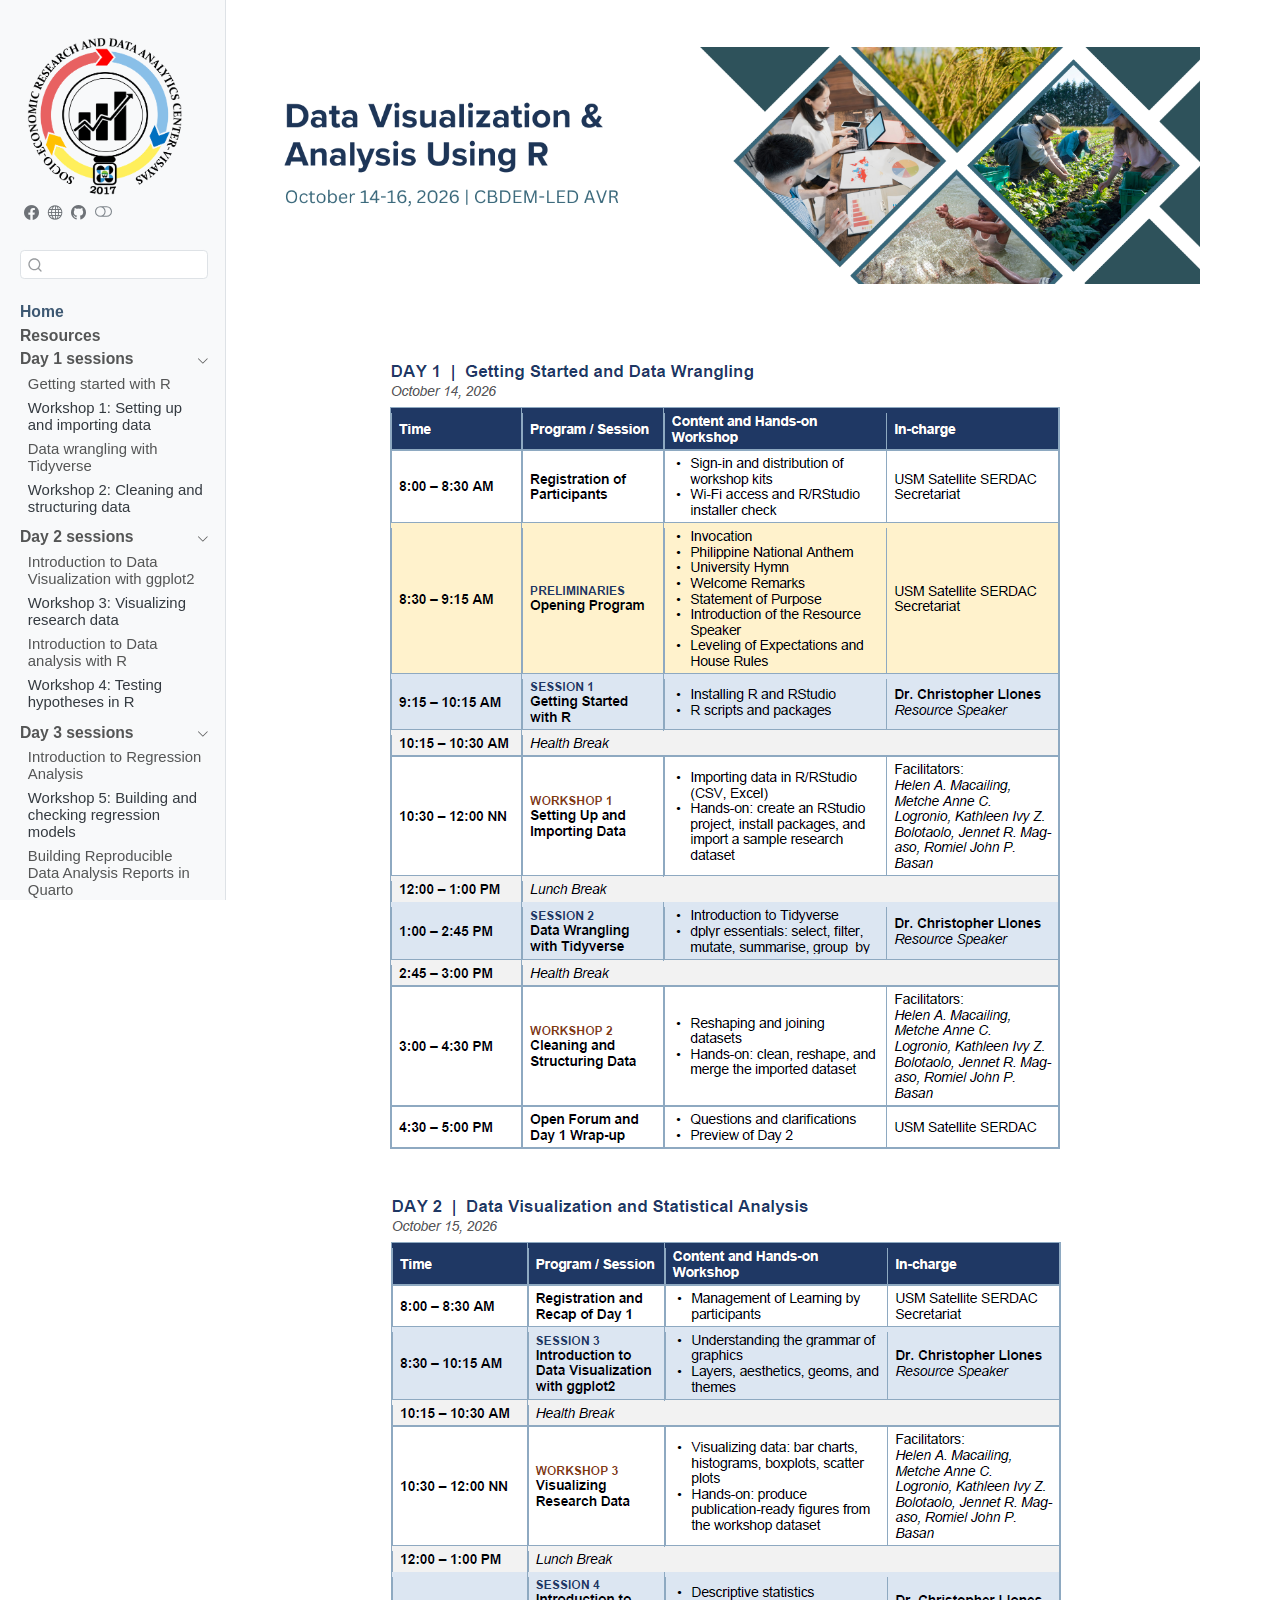
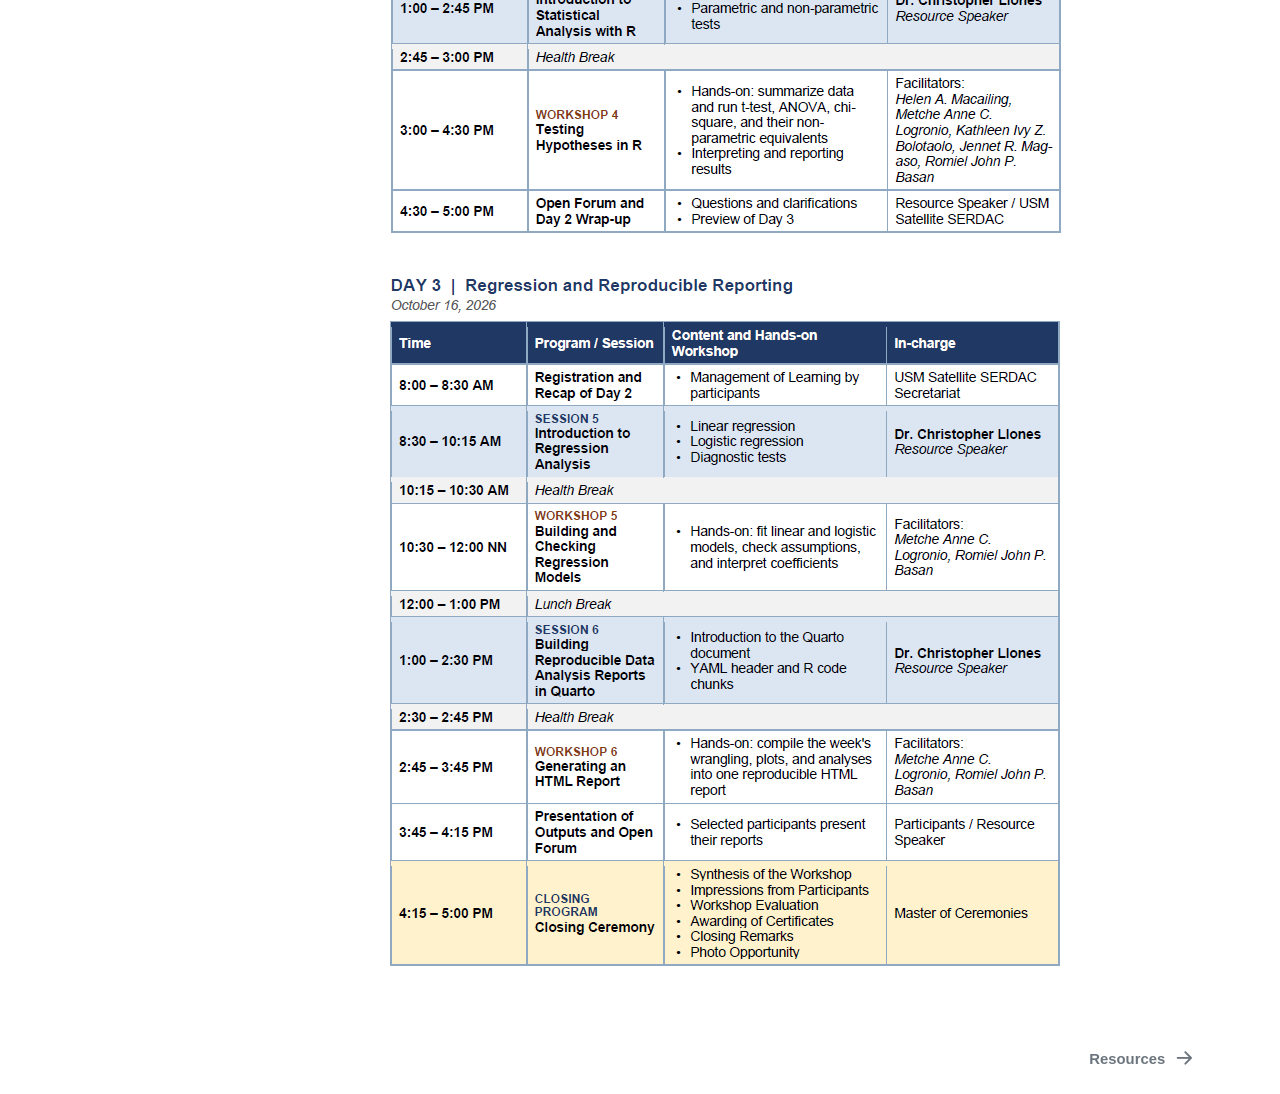
==== docs/index.html @ 436f60cb "linked presentatio" ====
<!DOCTYPE html>
<html xmlns="http://www.w3.org/1999/xhtml" lang="en" xml:lang="en"><head>

<meta charset="utf-8">
<meta name="generator" content="quarto-1.6.42">

<meta name="viewport" content="width=device-width, initial-scale=1.0, user-scalable=yes">


<title>index</title>
<style>
code{white-space: pre-wrap;}
span.smallcaps{font-variant: small-caps;}
div.columns{display: flex; gap: min(4vw, 1.5em);}
div.column{flex: auto; overflow-x: auto;}
div.hanging-indent{margin-left: 1.5em; text-indent: -1.5em;}
ul.task-list{list-style: none;}
ul.task-list li input[type="checkbox"] {
  width: 0.8em;
  margin: 0 0.8em 0.2em -1em; /* quarto-specific, see https://github.com/quarto-dev/quarto-cli/issues/4556 */ 
  vertical-align: middle;
}
</style>


<script src="site_libs/quarto-nav/quarto-nav.js"></script>
<script src="site_libs/clipboard/clipboard.min.js"></script>
<script src="site_libs/quarto-search/autocomplete.umd.js"></script>
<script src="site_libs/quarto-search/fuse.min.js"></script>
<script src="site_libs/quarto-search/quarto-search.js"></script>
<meta name="quarto:offset" content="./">
<link href="./resources.qmd" rel="next">
<link href="./plot/viserdac-logo.png" rel="icon" type="image/png">
<script src="site_libs/quarto-html/quarto.js"></script>
<script src="site_libs/quarto-html/popper.min.js"></script>
<script src="site_libs/quarto-html/tippy.umd.min.js"></script>
<script src="site_libs/quarto-html/anchor.min.js"></script>
<link href="site_libs/quarto-html/tippy.css" rel="stylesheet">
<link href="site_libs/quarto-html/quarto-syntax-highlighting-2f5df379a58b258e96c21c0638c20c03.css" rel="stylesheet" class="quarto-color-scheme" id="quarto-text-highlighting-styles">
<link href="site_libs/quarto-html/quarto-syntax-highlighting-dark-b53751a350365c71b6c909e95f209ed1.css" rel="prefetch" class="quarto-color-scheme quarto-color-alternate" id="quarto-text-highlighting-styles">
<script src="site_libs/bootstrap/bootstrap.min.js"></script>
<link href="site_libs/bootstrap/bootstrap-icons.css" rel="stylesheet">
<link href="site_libs/bootstrap/bootstrap-55680aca77aab0919a7a914f8007907e.min.css" rel="stylesheet" append-hash="true" class="quarto-color-scheme" id="quarto-bootstrap" data-mode="light">
<link href="site_libs/bootstrap/bootstrap-dark-8af8c540feb98deb536fd7436f0d7318.min.css" rel="prefetch" append-hash="true" class="quarto-color-scheme quarto-color-alternate" id="quarto-bootstrap" data-mode="dark">
<script id="quarto-search-options" type="application/json">{
  "location": "sidebar",
  "copy-button": false,
  "collapse-after": 3,
  "panel-placement": "start",
  "type": "textbox",
  "limit": 50,
  "keyboard-shortcut": [
    "f",
    "/",
    "s"
  ],
  "show-item-context": false,
  "language": {
    "search-no-results-text": "No results",
    "search-matching-documents-text": "matching documents",
    "search-copy-link-title": "Copy link to search",
    "search-hide-matches-text": "Hide additional matches",
    "search-more-match-text": "more match in this document",
    "search-more-matches-text": "more matches in this document",
    "search-clear-button-title": "Clear",
    "search-text-placeholder": "",
    "search-detached-cancel-button-title": "Cancel",
    "search-submit-button-title": "Submit",
    "search-label": "Search"
  }
}</script>


</head>

<body class="nav-sidebar docked fullcontent">

<div id="quarto-search-results"></div>
  <header id="quarto-header" class="headroom fixed-top">
  <nav class="quarto-secondary-nav">
    <div class="container-fluid d-flex">
      <button type="button" class="quarto-btn-toggle btn" data-bs-toggle="collapse" role="button" data-bs-target=".quarto-sidebar-collapse-item" aria-controls="quarto-sidebar" aria-expanded="false" aria-label="Toggle sidebar navigation" onclick="if (window.quartoToggleHeadroom) { window.quartoToggleHeadroom(); }">
        <i class="bi bi-layout-text-sidebar-reverse"></i>
      </button>
        <nav class="quarto-page-breadcrumbs" aria-label="breadcrumb"><ol class="breadcrumb"><li class="breadcrumb-item"><a href="./index.html"><strong>Home</strong></a></li></ol></nav>
        <a class="flex-grow-1" role="navigation" data-bs-toggle="collapse" data-bs-target=".quarto-sidebar-collapse-item" aria-controls="quarto-sidebar" aria-expanded="false" aria-label="Toggle sidebar navigation" onclick="if (window.quartoToggleHeadroom) { window.quartoToggleHeadroom(); }">      
        </a>
      <button type="button" class="btn quarto-search-button" aria-label="Search" onclick="window.quartoOpenSearch();">
        <i class="bi bi-search"></i>
      </button>
    </div>
  </nav>
</header>
<!-- content -->
<div id="quarto-content" class="quarto-container page-columns page-rows-contents page-layout-article">
<!-- sidebar -->
  <nav id="quarto-sidebar" class="sidebar collapse collapse-horizontal quarto-sidebar-collapse-item sidebar-navigation docked overflow-auto">
    <div class="pt-lg-2 mt-2 text-left sidebar-header">
      <a href="./index.html" class="sidebar-logo-link">
      <img src="./plot/viserdac-logo.png" alt="" class="sidebar-logo py-0 d-lg-inline d-none">
      </a>
      <div class="sidebar-tools-main tools-wide">
    <a href="https://www.facebook.com/viserdac/" title="" class="quarto-navigation-tool px-1" aria-label=""><i class="bi bi-facebook"></i></a>
    <a href="https://viserdac.vsu.edu.ph/" title="" class="quarto-navigation-tool px-1" aria-label=""><i class="bi bi-globe"></i></a>
    <a href="https://github.com/vsu-viserdac/r-programming-data-viz-analysis" title="" class="quarto-navigation-tool px-1" aria-label=""><i class="bi bi-github"></i></a>
  <a href="" class="quarto-color-scheme-toggle quarto-navigation-tool  px-1" onclick="window.quartoToggleColorScheme(); return false;" title="Toggle dark mode"><i class="bi"></i></a>
</div>
      </div>
        <div class="mt-2 flex-shrink-0 align-items-center">
        <div class="sidebar-search">
        <div id="quarto-search" class="" title="Search"></div>
        </div>
        </div>
    <div class="sidebar-menu-container"> 
    <ul class="list-unstyled mt-1">
        <li class="sidebar-item">
  <div class="sidebar-item-container"> 
  <a href="./index.html" class="sidebar-item-text sidebar-link active">
 <span class="menu-text"><strong>Home</strong></span></a>
  </div>
</li>
        <li class="sidebar-item">
  <div class="sidebar-item-container"> 
  <a href="./resources.qmd" class="sidebar-item-text sidebar-link">
 <span class="menu-text"><strong>Resources</strong></span></a>
  </div>
</li>
        <li class="sidebar-item sidebar-item-section">
      <div class="sidebar-item-container"> 
            <a class="sidebar-item-text sidebar-link text-start" data-bs-toggle="collapse" data-bs-target="#quarto-sidebar-section-1" role="navigation" aria-expanded="true">
 <span class="menu-text"><strong>Day 1 sessions</strong></span></a>
          <a class="sidebar-item-toggle text-start" data-bs-toggle="collapse" data-bs-target="#quarto-sidebar-section-1" role="navigation" aria-expanded="true" aria-label="Toggle section">
            <i class="bi bi-chevron-right ms-2"></i>
          </a> 
      </div>
      <ul id="quarto-sidebar-section-1" class="collapse list-unstyled sidebar-section depth1 show">  
          <li class="sidebar-item">
  <div class="sidebar-item-container"> 
  <a href="./session-1-getting-started-r.html" class="sidebar-item-text sidebar-link">
 <span class="menu-text">Getting started with R</span></a>
  </div>
</li>
          <li class="sidebar-item">
 <span class="menu-text">Workshop 1: Setting up and importing data</span>
  </li>
          <li class="sidebar-item">
  <div class="sidebar-item-container"> 
  <a href="./session-2-data-wrangling.html" class="sidebar-item-text sidebar-link">
 <span class="menu-text">Data wrangling with Tidyverse</span></a>
  </div>
</li>
          <li class="sidebar-item">
 <span class="menu-text">Workshop 2: Cleaning and structuring data</span>
  </li>
      </ul>
  </li>
        <li class="sidebar-item sidebar-item-section">
      <div class="sidebar-item-container"> 
            <a class="sidebar-item-text sidebar-link text-start" data-bs-toggle="collapse" data-bs-target="#quarto-sidebar-section-2" role="navigation" aria-expanded="true">
 <span class="menu-text"><strong>Day 2 sessions</strong></span></a>
          <a class="sidebar-item-toggle text-start" data-bs-toggle="collapse" data-bs-target="#quarto-sidebar-section-2" role="navigation" aria-expanded="true" aria-label="Toggle section">
            <i class="bi bi-chevron-right ms-2"></i>
          </a> 
      </div>
      <ul id="quarto-sidebar-section-2" class="collapse list-unstyled sidebar-section depth1 show">  
          <li class="sidebar-item">
  <div class="sidebar-item-container"> 
  <a href="./session-3-intro-data-viz.html" class="sidebar-item-text sidebar-link">
 <span class="menu-text">Introduction to Data Visualization with ggplot2</span></a>
  </div>
</li>
          <li class="sidebar-item">
 <span class="menu-text">Workshop 3: Visualizing research data</span>
  </li>
          <li class="sidebar-item">
  <div class="sidebar-item-container"> 
  <a href="./session-4-intro-data-analysis.html" class="sidebar-item-text sidebar-link">
 <span class="menu-text">Introduction to Data analysis with R</span></a>
  </div>
</li>
          <li class="sidebar-item">
 <span class="menu-text">Workshop 4: Testing hypotheses in R</span>
  </li>
      </ul>
  </li>
        <li class="sidebar-item sidebar-item-section">
      <div class="sidebar-item-container"> 
            <a class="sidebar-item-text sidebar-link text-start" data-bs-toggle="collapse" data-bs-target="#quarto-sidebar-section-3" role="navigation" aria-expanded="true">
 <span class="menu-text"><strong>Day 3 sessions</strong></span></a>
          <a class="sidebar-item-toggle text-start" data-bs-toggle="collapse" data-bs-target="#quarto-sidebar-section-3" role="navigation" aria-expanded="true" aria-label="Toggle section">
            <i class="bi bi-chevron-right ms-2"></i>
          </a> 
      </div>
      <ul id="quarto-sidebar-section-3" class="collapse list-unstyled sidebar-section depth1 show">  
          <li class="sidebar-item">
  <div class="sidebar-item-container"> 
  <a href="./session-5-intro-regression-analysis.html" class="sidebar-item-text sidebar-link">
 <span class="menu-text">Introduction to Regression Analysis</span></a>
  </div>
</li>
          <li class="sidebar-item">
 <span class="menu-text">Workshop 5: Building and checking regression models</span>
  </li>
          <li class="sidebar-item">
  <div class="sidebar-item-container"> 
  <a href="./session-6-reproducible-report.html" class="sidebar-item-text sidebar-link">
 <span class="menu-text">Building Reproducible Data Analysis Reports in Quarto</span></a>
  </div>
</li>
          <li class="sidebar-item">
 <span class="menu-text">Workshop 6: Generating an HTML report</span>
  </li>
      </ul>
  </li>
    </ul>
    </div>
</nav>
<div id="quarto-sidebar-glass" class="quarto-sidebar-collapse-item" data-bs-toggle="collapse" data-bs-target=".quarto-sidebar-collapse-item"></div>
<!-- margin-sidebar -->
    
<!-- main -->
<main class="content" id="quarto-document-content"><header id="title-block-header" class="quarto-title-block"></header>




<div class="quarto-figure quarto-figure-center">
<figure class="figure">
<p><img src="plot/r-training-header.png" class="img-fluid quarto-figure quarto-figure-center figure-img"></p>
</figure>
</div>
<p><br></p>
<div class="quarto-figure quarto-figure-center">
<figure class="figure">
<p><img src="plot/program-1.png" class="img-fluid quarto-figure quarto-figure-center figure-img"></p>
</figure>
</div>
<div class="quarto-figure quarto-figure-center">
<figure class="figure">
<p><img src="plot/program-2.png" class="img-fluid quarto-figure quarto-figure-center figure-img"></p>
</figure>
</div>
<div class="quarto-figure quarto-figure-center">
<figure class="figure">
<p><img src="plot/program-3.png" class="img-fluid quarto-figure quarto-figure-center figure-img"></p>
</figure>
</div>



</main> <!-- /main -->
<script id="quarto-html-after-body" type="application/javascript">
window.document.addEventListener("DOMContentLoaded", function (event) {
  const toggleBodyColorMode = (bsSheetEl) => {
    const mode = bsSheetEl.getAttribute("data-mode");
    const bodyEl = window.document.querySelector("body");
    if (mode === "dark") {
      bodyEl.classList.add("quarto-dark");
      bodyEl.classList.remove("quarto-light");
    } else {
      bodyEl.classList.add("quarto-light");
      bodyEl.classList.remove("quarto-dark");
    }
  }
  const toggleBodyColorPrimary = () => {
    const bsSheetEl = window.document.querySelector("link#quarto-bootstrap");
    if (bsSheetEl) {
      toggleBodyColorMode(bsSheetEl);
    }
  }
  toggleBodyColorPrimary();  
  const disableStylesheet = (stylesheets) => {
    for (let i=0; i < stylesheets.length; i++) {
      const stylesheet = stylesheets[i];
      stylesheet.rel = 'prefetch';
    }
  }
  const enableStylesheet = (stylesheets) => {
    for (let i=0; i < stylesheets.length; i++) {
      const stylesheet = stylesheets[i];
      stylesheet.rel = 'stylesheet';
    }
  }
  const manageTransitions = (selector, allowTransitions) => {
    const els = window.document.querySelectorAll(selector);
    for (let i=0; i < els.length; i++) {
      const el = els[i];
      if (allowTransitions) {
        el.classList.remove('notransition');
      } else {
        el.classList.add('notransition');
      }
    }
  }
  const toggleGiscusIfUsed = (isAlternate, darkModeDefault) => {
    const baseTheme = document.querySelector('#giscus-base-theme')?.value ?? 'light';
    const alternateTheme = document.querySelector('#giscus-alt-theme')?.value ?? 'dark';
    let newTheme = '';
    if(darkModeDefault) {
      newTheme = isAlternate ? baseTheme : alternateTheme;
    } else {
      newTheme = isAlternate ? alternateTheme : baseTheme;
    }
    const changeGiscusTheme = () => {
      // From: https://github.com/giscus/giscus/issues/336
      const sendMessage = (message) => {
        const iframe = document.querySelector('iframe.giscus-frame');
        if (!iframe) return;
        iframe.contentWindow.postMessage({ giscus: message }, 'https://giscus.app');
      }
      sendMessage({
        setConfig: {
          theme: newTheme
        }
      });
    }
    const isGiscussLoaded = window.document.querySelector('iframe.giscus-frame') !== null;
    if (isGiscussLoaded) {
      changeGiscusTheme();
    }
  }
  const toggleColorMode = (alternate) => {
    // Switch the stylesheets
    const alternateStylesheets = window.document.querySelectorAll('link.quarto-color-scheme.quarto-color-alternate');
    manageTransitions('#quarto-margin-sidebar .nav-link', false);
    if (alternate) {
      enableStylesheet(alternateStylesheets);
      for (const sheetNode of alternateStylesheets) {
        if (sheetNode.id === "quarto-bootstrap") {
          toggleBodyColorMode(sheetNode);
        }
      }
    } else {
      disableStylesheet(alternateStylesheets);
      toggleBodyColorPrimary();
    }
    manageTransitions('#quarto-margin-sidebar .nav-link', true);
    // Switch the toggles
    const toggles = window.document.querySelectorAll('.quarto-color-scheme-toggle');
    for (let i=0; i < toggles.length; i++) {
      const toggle = toggles[i];
      if (toggle) {
        if (alternate) {
          toggle.classList.add("alternate");     
        } else {
          toggle.classList.remove("alternate");
        }
      }
    }
    // Hack to workaround the fact that safari doesn't
    // properly recolor the scrollbar when toggling (#1455)
    if (navigator.userAgent.indexOf('Safari') > 0 && navigator.userAgent.indexOf('Chrome') == -1) {
      manageTransitions("body", false);
      window.scrollTo(0, 1);
      setTimeout(() => {
        window.scrollTo(0, 0);
        manageTransitions("body", true);
      }, 40);  
    }
  }
  const isFileUrl = () => { 
    return window.location.protocol === 'file:';
  }
  const hasAlternateSentinel = () => {  
    let styleSentinel = getColorSchemeSentinel();
    if (styleSentinel !== null) {
      return styleSentinel === "alternate";
    } else {
      return false;
    }
  }
  const setStyleSentinel = (alternate) => {
    const value = alternate ? "alternate" : "default";
    if (!isFileUrl()) {
      window.localStorage.setItem("quarto-color-scheme", value);
    } else {
      localAlternateSentinel = value;
    }
  }
  const getColorSchemeSentinel = () => {
    if (!isFileUrl()) {
      const storageValue = window.localStorage.getItem("quarto-color-scheme");
      return storageValue != null ? storageValue : localAlternateSentinel;
    } else {
      return localAlternateSentinel;
    }
  }
  const darkModeDefault = false;
  let localAlternateSentinel = darkModeDefault ? 'alternate' : 'default';
  // Dark / light mode switch
  window.quartoToggleColorScheme = () => {
    // Read the current dark / light value 
    let toAlternate = !hasAlternateSentinel();
    toggleColorMode(toAlternate);
    setStyleSentinel(toAlternate);
    toggleGiscusIfUsed(toAlternate, darkModeDefault);
  };
  // Ensure there is a toggle, if there isn't float one in the top right
  if (window.document.querySelector('.quarto-color-scheme-toggle') === null) {
    const a = window.document.createElement('a');
    a.classList.add('top-right');
    a.classList.add('quarto-color-scheme-toggle');
    a.href = "";
    a.onclick = function() { try { window.quartoToggleColorScheme(); } catch {} return false; };
    const i = window.document.createElement("i");
    i.classList.add('bi');
    a.appendChild(i);
    window.document.body.appendChild(a);
  }
  // Switch to dark mode if need be
  if (hasAlternateSentinel()) {
    toggleColorMode(true);
  } else {
    toggleColorMode(false);
  }
  const icon = "";
  const anchorJS = new window.AnchorJS();
  anchorJS.options = {
    placement: 'right',
    icon: icon
  };
  anchorJS.add('.anchored');
  const isCodeAnnotation = (el) => {
    for (const clz of el.classList) {
      if (clz.startsWith('code-annotation-')) {                     
        return true;
      }
    }
    return false;
  }
  const onCopySuccess = function(e) {
    // button target
    const button = e.trigger;
    // don't keep focus
    button.blur();
    // flash "checked"
    button.classList.add('code-copy-button-checked');
    var currentTitle = button.getAttribute("title");
    button.setAttribute("title", "Copied!");
    let tooltip;
    if (window.bootstrap) {
      button.setAttribute("data-bs-toggle", "tooltip");
      button.setAttribute("data-bs-placement", "left");
      button.setAttribute("data-bs-title", "Copied!");
      tooltip = new bootstrap.Tooltip(button, 
        { trigger: "manual", 
          customClass: "code-copy-button-tooltip",
          offset: [0, -8]});
      tooltip.show();    
    }
    setTimeout(function() {
      if (tooltip) {
        tooltip.hide();
        button.removeAttribute("data-bs-title");
        button.removeAttribute("data-bs-toggle");
        button.removeAttribute("data-bs-placement");
      }
      button.setAttribute("title", currentTitle);
      button.classList.remove('code-copy-button-checked');
    }, 1000);
    // clear code selection
    e.clearSelection();
  }
  const getTextToCopy = function(trigger) {
      const codeEl = trigger.previousElementSibling.cloneNode(true);
      for (const childEl of codeEl.children) {
        if (isCodeAnnotation(childEl)) {
          childEl.remove();
        }
      }
      return codeEl.innerText;
  }
  const clipboard = new window.ClipboardJS('.code-copy-button:not([data-in-quarto-modal])', {
    text: getTextToCopy
  });
  clipboard.on('success', onCopySuccess);
  if (window.document.getElementById('quarto-embedded-source-code-modal')) {
    const clipboardModal = new window.ClipboardJS('.code-copy-button[data-in-quarto-modal]', {
      text: getTextToCopy,
      container: window.document.getElementById('quarto-embedded-source-code-modal')
    });
    clipboardModal.on('success', onCopySuccess);
  }
    var localhostRegex = new RegExp(/^(?:http|https):\/\/localhost\:?[0-9]*\//);
    var mailtoRegex = new RegExp(/^mailto:/);
      var filterRegex = new RegExp("https:\/\/vsu-viserdac\.github\.io\/r-programming-data-viz-analysis\/");
    var isInternal = (href) => {
        return filterRegex.test(href) || localhostRegex.test(href) || mailtoRegex.test(href);
    }
    // Inspect non-navigation links and adorn them if external
 	var links = window.document.querySelectorAll('a[href]:not(.nav-link):not(.navbar-brand):not(.toc-action):not(.sidebar-link):not(.sidebar-item-toggle):not(.pagination-link):not(.no-external):not([aria-hidden]):not(.dropdown-item):not(.quarto-navigation-tool):not(.about-link)');
    for (var i=0; i<links.length; i++) {
      const link = links[i];
      if (!isInternal(link.href)) {
        // undo the damage that might have been done by quarto-nav.js in the case of
        // links that we want to consider external
        if (link.dataset.originalHref !== undefined) {
          link.href = link.dataset.originalHref;
        }
      }
    }
  function tippyHover(el, contentFn, onTriggerFn, onUntriggerFn) {
    const config = {
      allowHTML: true,
      maxWidth: 500,
      delay: 100,
      arrow: false,
      appendTo: function(el) {
          return el.parentElement;
      },
      interactive: true,
      interactiveBorder: 10,
      theme: 'quarto',
      placement: 'bottom-start',
    };
    if (contentFn) {
      config.content = contentFn;
    }
    if (onTriggerFn) {
      config.onTrigger = onTriggerFn;
    }
    if (onUntriggerFn) {
      config.onUntrigger = onUntriggerFn;
    }
    window.tippy(el, config); 
  }
  const noterefs = window.document.querySelectorAll('a[role="doc-noteref"]');
  for (var i=0; i<noterefs.length; i++) {
    const ref = noterefs[i];
    tippyHover(ref, function() {
      // use id or data attribute instead here
      let href = ref.getAttribute('data-footnote-href') || ref.getAttribute('href');
      try { href = new URL(href).hash; } catch {}
      const id = href.replace(/^#\/?/, "");
      const note = window.document.getElementById(id);
      if (note) {
        return note.innerHTML;
      } else {
        return "";
      }
    });
  }
  const xrefs = window.document.querySelectorAll('a.quarto-xref');
  const processXRef = (id, note) => {
    // Strip column container classes
    const stripColumnClz = (el) => {
      el.classList.remove("page-full", "page-columns");
      if (el.children) {
        for (const child of el.children) {
          stripColumnClz(child);
        }
      }
    }
    stripColumnClz(note)
    if (id === null || id.startsWith('sec-')) {
      // Special case sections, only their first couple elements
      const container = document.createElement("div");
      if (note.children && note.children.length > 2) {
        container.appendChild(note.children[0].cloneNode(true));
        for (let i = 1; i < note.children.length; i++) {
          const child = note.children[i];
          if (child.tagName === "P" && child.innerText === "") {
            continue;
          } else {
            container.appendChild(child.cloneNode(true));
            break;
          }
        }
        if (window.Quarto?.typesetMath) {
          window.Quarto.typesetMath(container);
        }
        return container.innerHTML
      } else {
        if (window.Quarto?.typesetMath) {
          window.Quarto.typesetMath(note);
        }
        return note.innerHTML;
      }
    } else {
      // Remove any anchor links if they are present
      const anchorLink = note.querySelector('a.anchorjs-link');
      if (anchorLink) {
        anchorLink.remove();
      }
      if (window.Quarto?.typesetMath) {
        window.Quarto.typesetMath(note);
      }
      if (note.classList.contains("callout")) {
        return note.outerHTML;
      } else {
        return note.innerHTML;
      }
    }
  }
  for (var i=0; i<xrefs.length; i++) {
    const xref = xrefs[i];
    tippyHover(xref, undefined, function(instance) {
      instance.disable();
      let url = xref.getAttribute('href');
      let hash = undefined; 
      if (url.startsWith('#')) {
        hash = url;
      } else {
        try { hash = new URL(url).hash; } catch {}
      }
      if (hash) {
        const id = hash.replace(/^#\/?/, "");
        const note = window.document.getElementById(id);
        if (note !== null) {
          try {
            const html = processXRef(id, note.cloneNode(true));
            instance.setContent(html);
          } finally {
            instance.enable();
            instance.show();
          }
        } else {
          // See if we can fetch this
          fetch(url.split('#')[0])
          .then(res => res.text())
          .then(html => {
            const parser = new DOMParser();
            const htmlDoc = parser.parseFromString(html, "text/html");
            const note = htmlDoc.getElementById(id);
            if (note !== null) {
              const html = processXRef(id, note);
              instance.setContent(html);
            } 
          }).finally(() => {
            instance.enable();
            instance.show();
          });
        }
      } else {
        // See if we can fetch a full url (with no hash to target)
        // This is a special case and we should probably do some content thinning / targeting
        fetch(url)
        .then(res => res.text())
        .then(html => {
          const parser = new DOMParser();
          const htmlDoc = parser.parseFromString(html, "text/html");
          const note = htmlDoc.querySelector('main.content');
          if (note !== null) {
            // This should only happen for chapter cross references
            // (since there is no id in the URL)
            // remove the first header
            if (note.children.length > 0 && note.children[0].tagName === "HEADER") {
              note.children[0].remove();
            }
            const html = processXRef(null, note);
            instance.setContent(html);
          } 
        }).finally(() => {
          instance.enable();
          instance.show();
        });
      }
    }, function(instance) {
    });
  }
      let selectedAnnoteEl;
      const selectorForAnnotation = ( cell, annotation) => {
        let cellAttr = 'data-code-cell="' + cell + '"';
        let lineAttr = 'data-code-annotation="' +  annotation + '"';
        const selector = 'span[' + cellAttr + '][' + lineAttr + ']';
        return selector;
      }
      const selectCodeLines = (annoteEl) => {
        const doc = window.document;
        const targetCell = annoteEl.getAttribute("data-target-cell");
        const targetAnnotation = annoteEl.getAttribute("data-target-annotation");
        const annoteSpan = window.document.querySelector(selectorForAnnotation(targetCell, targetAnnotation));
        const lines = annoteSpan.getAttribute("data-code-lines").split(",");
        const lineIds = lines.map((line) => {
          return targetCell + "-" + line;
        })
        let top = null;
        let height = null;
        let parent = null;
        if (lineIds.length > 0) {
            //compute the position of the single el (top and bottom and make a div)
            const el = window.document.getElementById(lineIds[0]);
            top = el.offsetTop;
            height = el.offsetHeight;
            parent = el.parentElement.parentElement;
          if (lineIds.length > 1) {
            const lastEl = window.document.getElementById(lineIds[lineIds.length - 1]);
            const bottom = lastEl.offsetTop + lastEl.offsetHeight;
            height = bottom - top;
          }
          if (top !== null && height !== null && parent !== null) {
            // cook up a div (if necessary) and position it 
            let div = window.document.getElementById("code-annotation-line-highlight");
            if (div === null) {
              div = window.document.createElement("div");
              div.setAttribute("id", "code-annotation-line-highlight");
              div.style.position = 'absolute';
              parent.appendChild(div);
            }
            div.style.top = top - 2 + "px";
            div.style.height = height + 4 + "px";
            div.style.left = 0;
            let gutterDiv = window.document.getElementById("code-annotation-line-highlight-gutter");
            if (gutterDiv === null) {
              gutterDiv = window.document.createElement("div");
              gutterDiv.setAttribute("id", "code-annotation-line-highlight-gutter");
              gutterDiv.style.position = 'absolute';
              const codeCell = window.document.getElementById(targetCell);
              const gutter = codeCell.querySelector('.code-annotation-gutter');
              gutter.appendChild(gutterDiv);
            }
            gutterDiv.style.top = top - 2 + "px";
            gutterDiv.style.height = height + 4 + "px";
          }
          selectedAnnoteEl = annoteEl;
        }
      };
      const unselectCodeLines = () => {
        const elementsIds = ["code-annotation-line-highlight", "code-annotation-line-highlight-gutter"];
        elementsIds.forEach((elId) => {
          const div = window.document.getElementById(elId);
          if (div) {
            div.remove();
          }
        });
        selectedAnnoteEl = undefined;
      };
        // Handle positioning of the toggle
    window.addEventListener(
      "resize",
      throttle(() => {
        elRect = undefined;
        if (selectedAnnoteEl) {
          selectCodeLines(selectedAnnoteEl);
        }
      }, 10)
    );
    function throttle(fn, ms) {
    let throttle = false;
    let timer;
      return (...args) => {
        if(!throttle) { // first call gets through
            fn.apply(this, args);
            throttle = true;
        } else { // all the others get throttled
            if(timer) clearTimeout(timer); // cancel #2
            timer = setTimeout(() => {
              fn.apply(this, args);
              timer = throttle = false;
            }, ms);
        }
      };
    }
      // Attach click handler to the DT
      const annoteDls = window.document.querySelectorAll('dt[data-target-cell]');
      for (const annoteDlNode of annoteDls) {
        annoteDlNode.addEventListener('click', (event) => {
          const clickedEl = event.target;
          if (clickedEl !== selectedAnnoteEl) {
            unselectCodeLines();
            const activeEl = window.document.querySelector('dt[data-target-cell].code-annotation-active');
            if (activeEl) {
              activeEl.classList.remove('code-annotation-active');
            }
            selectCodeLines(clickedEl);
            clickedEl.classList.add('code-annotation-active');
          } else {
            // Unselect the line
            unselectCodeLines();
            clickedEl.classList.remove('code-annotation-active');
          }
        });
      }
  const findCites = (el) => {
    const parentEl = el.parentElement;
    if (parentEl) {
      const cites = parentEl.dataset.cites;
      if (cites) {
        return {
          el,
          cites: cites.split(' ')
        };
      } else {
        return findCites(el.parentElement)
      }
    } else {
      return undefined;
    }
  };
  var bibliorefs = window.document.querySelectorAll('a[role="doc-biblioref"]');
  for (var i=0; i<bibliorefs.length; i++) {
    const ref = bibliorefs[i];
    const citeInfo = findCites(ref);
    if (citeInfo) {
      tippyHover(citeInfo.el, function() {
        var popup = window.document.createElement('div');
        citeInfo.cites.forEach(function(cite) {
          var citeDiv = window.document.createElement('div');
          citeDiv.classList.add('hanging-indent');
          citeDiv.classList.add('csl-entry');
          var biblioDiv = window.document.getElementById('ref-' + cite);
          if (biblioDiv) {
            citeDiv.innerHTML = biblioDiv.innerHTML;
          }
          popup.appendChild(citeDiv);
        });
        return popup.innerHTML;
      });
    }
  }
});
</script>
<nav class="page-navigation">
  <div class="nav-page nav-page-previous">
  </div>
  <div class="nav-page nav-page-next">
      <a href="./resources.qmd" class="pagination-link" aria-label="**Resources**">
        <span class="nav-page-text"><strong>Resources</strong></span> <i class="bi bi-arrow-right-short"></i>
      </a>
  </div>
</nav>
</div> <!-- /content -->




</body></html>
---- docs/site_libs/quarto-html/tippy.css ----
.tippy-box[data-animation=fade][data-state=hidden]{opacity:0}[data-tippy-root]{max-width:calc(100vw - 10px)}.tippy-box{position:relative;background-color:#333;color:#fff;border-radius:4px;font-size:14px;line-height:1.4;white-space:normal;outline:0;transition-property:transform,visibility,opacity}.tippy-box[data-placement^=top]>.tippy-arrow{bottom:0}.tippy-box[data-placement^=top]>.tippy-arrow:before{bottom:-7px;left:0;border-width:8px 8px 0;border-top-color:initial;transform-origin:center top}.tippy-box[data-placement^=bottom]>.tippy-arrow{top:0}.tippy-box[data-placement^=bottom]>.tippy-arrow:before{top:-7px;left:0;border-width:0 8px 8px;border-bottom-color:initial;transform-origin:center bottom}.tippy-box[data-placement^=left]>.tippy-arrow{right:0}.tippy-box[data-placement^=left]>.tippy-arrow:before{border-width:8px 0 8px 8px;border-left-color:initial;right:-7px;transform-origin:center left}.tippy-box[data-placement^=right]>.tippy-arrow{left:0}.tippy-box[data-placement^=right]>.tippy-arrow:before{left:-7px;border-width:8px 8px 8px 0;border-right-color:initial;transform-origin:center right}.tippy-box[data-inertia][data-state=visible]{transition-timing-function:cubic-bezier(.54,1.5,.38,1.11)}.tippy-arrow{width:16px;height:16px;color:#333}.tippy-arrow:before{content:"";position:absolute;border-color:transparent;border-style:solid}.tippy-content{position:relative;padding:5px 9px;z-index:1}
---- docs/site_libs/quarto-html/quarto-syntax-highlighting-2f5df379a58b258e96c21c0638c20c03.css ----
/* quarto syntax highlight colors */
:root {
  --quarto-hl-ot-color: #003B4F;
  --quarto-hl-at-color: #657422;
  --quarto-hl-ss-color: #20794D;
  --quarto-hl-an-color: #5E5E5E;
  --quarto-hl-fu-color: #4758AB;
  --quarto-hl-st-color: #20794D;
  --quarto-hl-cf-color: #003B4F;
  --quarto-hl-op-color: #5E5E5E;
  --quarto-hl-er-color: #AD0000;
  --quarto-hl-bn-color: #AD0000;
  --quarto-hl-al-color: #AD0000;
  --quarto-hl-va-color: #111111;
  --quarto-hl-bu-color: inherit;
  --quarto-hl-ex-color: inherit;
  --quarto-hl-pp-color: #AD0000;
  --quarto-hl-in-color: #5E5E5E;
  --quarto-hl-vs-color: #20794D;
  --quarto-hl-wa-color: #5E5E5E;
  --quarto-hl-do-color: #5E5E5E;
  --quarto-hl-im-color: #00769E;
  --quarto-hl-ch-color: #20794D;
  --quarto-hl-dt-color: #AD0000;
  --quarto-hl-fl-color: #AD0000;
  --quarto-hl-co-color: #5E5E5E;
  --quarto-hl-cv-color: #5E5E5E;
  --quarto-hl-cn-color: #8f5902;
  --quarto-hl-sc-color: #5E5E5E;
  --quarto-hl-dv-color: #AD0000;
  --quarto-hl-kw-color: #003B4F;
}

/* other quarto variables */
:root {
  --quarto-font-monospace: SFMono-Regular, Menlo, Monaco, Consolas, "Liberation Mono", "Courier New", monospace;
}

pre > code.sourceCode > span {
  color: #003B4F;
}

code span {
  color: #003B4F;
}

code.sourceCode > span {
  color: #003B4F;
}

div.sourceCode,
div.sourceCode pre.sourceCode {
  color: #003B4F;
}

code span.ot {
  color: #003B4F;
  font-style: inherit;
}

code span.at {
  color: #657422;
  font-style: inherit;
}

code span.ss {
  color: #20794D;
  font-style: inherit;
}

code span.an {
  color: #5E5E5E;
  font-style: inherit;
}

code span.fu {
  color: #4758AB;
  font-style: inherit;
}

code span.st {
  color: #20794D;
  font-style: inherit;
}

code span.cf {
  color: #003B4F;
  font-weight: bold;
  font-style: inherit;
}

code span.op {
  color: #5E5E5E;
  font-style: inherit;
}

code span.er {
  color: #AD0000;
  font-style: inherit;
}

code span.bn {
  color: #AD0000;
  font-style: inherit;
}

code span.al {
  color: #AD0000;
  font-style: inherit;
}

code span.va {
  color: #111111;
  font-style: inherit;
}

code span.bu {
  font-style: inherit;
}

code span.ex {
  font-style: inherit;
}

code span.pp {
  color: #AD0000;
  font-style: inherit;
}

code span.in {
  color: #5E5E5E;
  font-style: inherit;
}

code span.vs {
  color: #20794D;
  font-style: inherit;
}

code span.wa {
  color: #5E5E5E;
  font-style: italic;
}

code span.do {
  color: #5E5E5E;
  font-style: italic;
}

code span.im {
  color: #00769E;
  font-style: inherit;
}

code span.ch {
  color: #20794D;
  font-style: inherit;
}

code span.dt {
  color: #AD0000;
  font-style: inherit;
}

code span.fl {
  color: #AD0000;
  font-style: inherit;
}

code span.co {
  color: #5E5E5E;
  font-style: inherit;
}

code span.cv {
  color: #5E5E5E;
  font-style: italic;
}

code span.cn {
  color: #8f5902;
  font-style: inherit;
}

code span.sc {
  color: #5E5E5E;
  font-style: inherit;
}

code span.dv {
  color: #AD0000;
  font-style: inherit;
}

code span.kw {
  color: #003B4F;
  font-weight: bold;
  font-style: inherit;
}

.prevent-inlining {
  content: "</";
}

/*# sourceMappingURL=35eb38a806ee71ea6d2563be2308c832.css.map */
---- docs/site_libs/quarto-html/quarto-syntax-highlighting-dark-b53751a350365c71b6c909e95f209ed1.css ----
/* quarto syntax highlight colors */
:root {
  --quarto-hl-al-color: #f07178;
  --quarto-hl-an-color: #d4d0ab;
  --quarto-hl-at-color: #00e0e0;
  --quarto-hl-bn-color: #d4d0ab;
  --quarto-hl-bu-color: #abe338;
  --quarto-hl-ch-color: #abe338;
  --quarto-hl-co-color: #f8f8f2;
  --quarto-hl-cv-color: #ffd700;
  --quarto-hl-cn-color: #ffd700;
  --quarto-hl-cf-color: #ffa07a;
  --quarto-hl-dt-color: #ffa07a;
  --quarto-hl-dv-color: #d4d0ab;
  --quarto-hl-do-color: #f8f8f2;
  --quarto-hl-er-color: #f07178;
  --quarto-hl-ex-color: #00e0e0;
  --quarto-hl-fl-color: #d4d0ab;
  --quarto-hl-fu-color: #ffa07a;
  --quarto-hl-im-color: #abe338;
  --quarto-hl-in-color: #d4d0ab;
  --quarto-hl-kw-color: #ffa07a;
  --quarto-hl-op-color: #ffa07a;
  --quarto-hl-ot-color: #00e0e0;
  --quarto-hl-pp-color: #dcc6e0;
  --quarto-hl-re-color: #00e0e0;
  --quarto-hl-sc-color: #abe338;
  --quarto-hl-ss-color: #abe338;
  --quarto-hl-st-color: #abe338;
  --quarto-hl-va-color: #00e0e0;
  --quarto-hl-vs-color: #abe338;
  --quarto-hl-wa-color: #dcc6e0;
}

/* other quarto variables */
:root {
  --quarto-font-monospace: SFMono-Regular, Menlo, Monaco, Consolas, "Liberation Mono", "Courier New", monospace;
}

code span.al {
  background-color: #2a0f15;
  font-weight: bold;
  color: #f07178;
}

code span.an {
  color: #d4d0ab;
}

code span.at {
  color: #00e0e0;
}

code span.bn {
  color: #d4d0ab;
}

code span.bu {
  color: #abe338;
}

code span.ch {
  color: #abe338;
}

code span.co {
  font-style: italic;
  color: #f8f8f2;
}

code span.cv {
  color: #ffd700;
}

code span.cn {
  color: #ffd700;
}

code span.cf {
  font-weight: bold;
  color: #ffa07a;
}

code span.dt {
  color: #ffa07a;
}

code span.dv {
  color: #d4d0ab;
}

code span.do {
  color: #f8f8f2;
}

code span.er {
  color: #f07178;
  text-decoration: underline;
}

code span.ex {
  font-weight: bold;
  color: #00e0e0;
}

code span.fl {
  color: #d4d0ab;
}

code span.fu {
  color: #ffa07a;
}

code span.im {
  color: #abe338;
}

code span.in {
  color: #d4d0ab;
}

code span.kw {
  font-weight: bold;
  color: #ffa07a;
}

pre > code.sourceCode > span {
  color: #f8f8f2;
}

code span {
  color: #f8f8f2;
}

code.sourceCode > span {
  color: #f8f8f2;
}

div.sourceCode,
div.sourceCode pre.sourceCode {
  color: #f8f8f2;
}

code span.op {
  color: #ffa07a;
}

code span.ot {
  color: #00e0e0;
}

code span.pp {
  color: #dcc6e0;
}

code span.re {
  background-color: #f8f8f2;
  color: #00e0e0;
}

code span.sc {
  color: #abe338;
}

code span.ss {
  color: #abe338;
}

code span.st {
  color: #abe338;
}

code span.va {
  color: #00e0e0;
}

code span.vs {
  color: #abe338;
}

code span.wa {
  color: #dcc6e0;
}

.prevent-inlining {
  content: "</";
}

/*# sourceMappingURL=ef095d06243fb944689b9469f3a5590a.css.map */
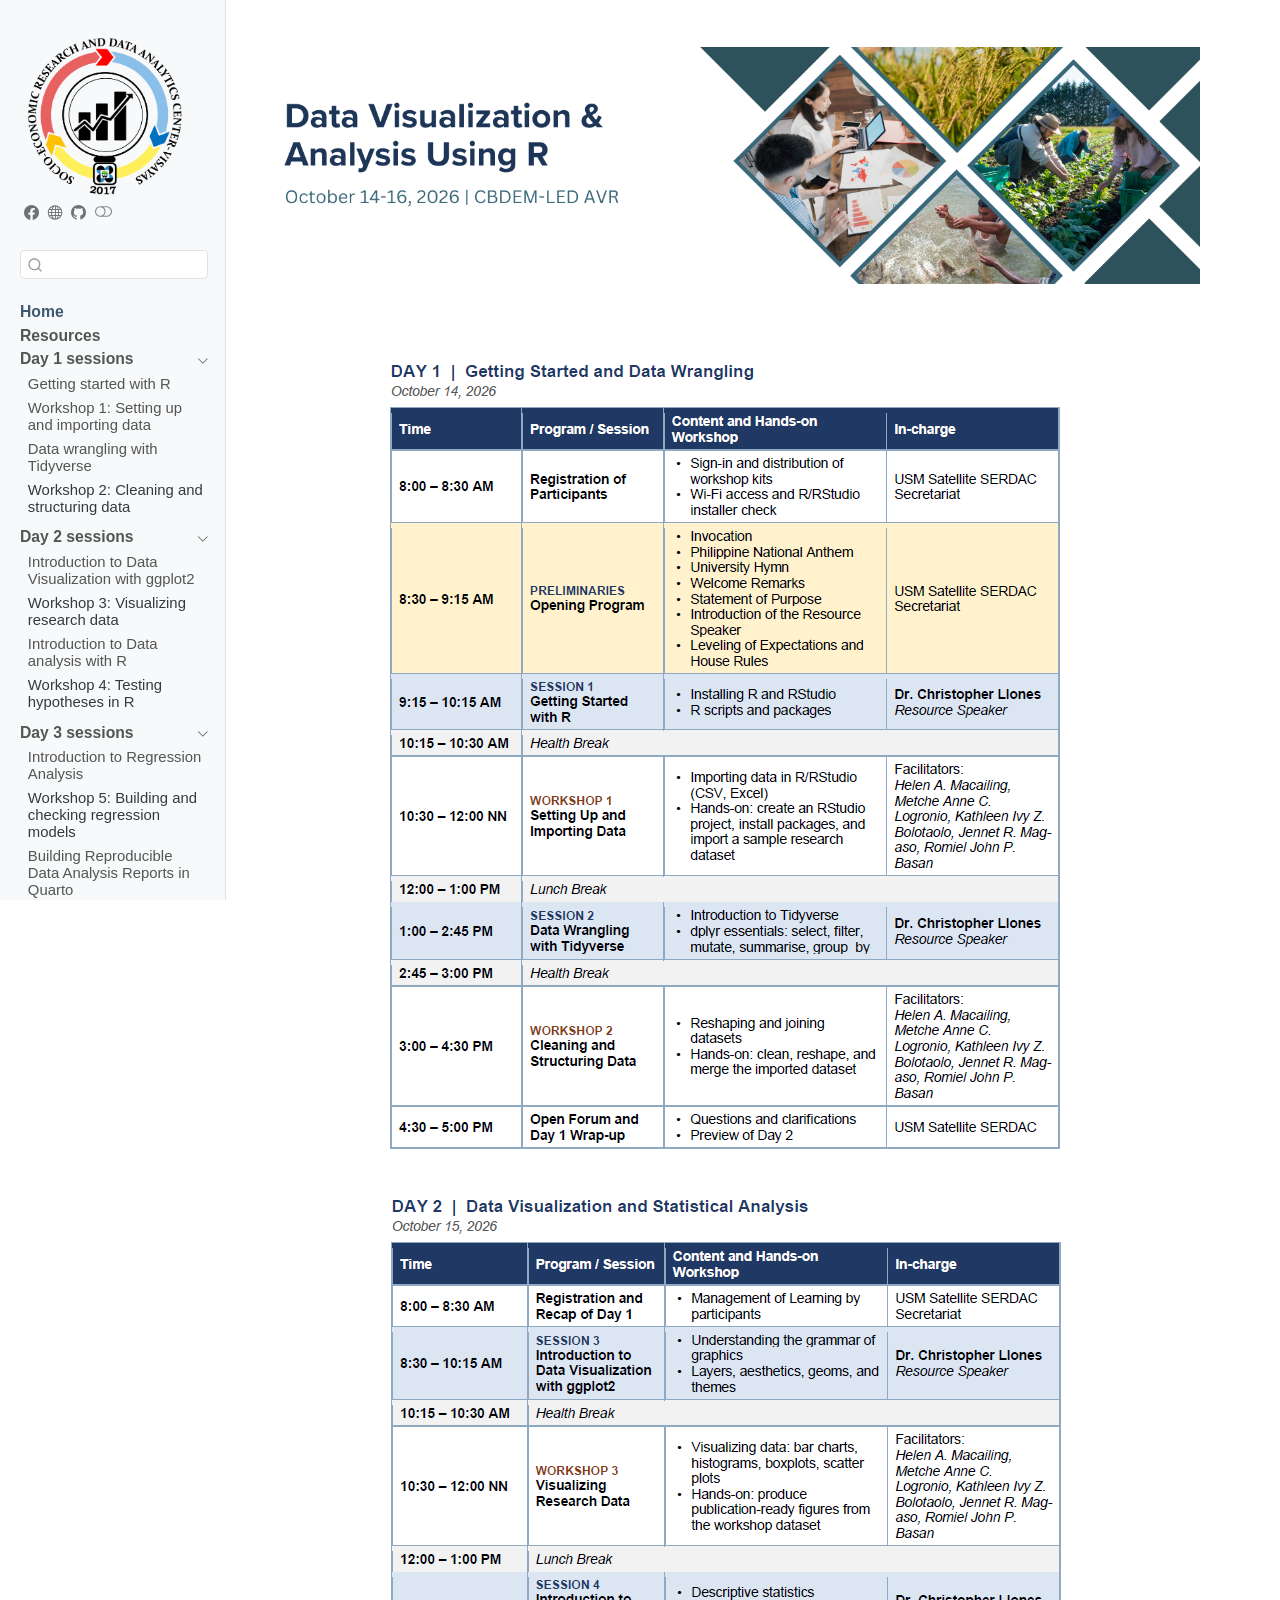
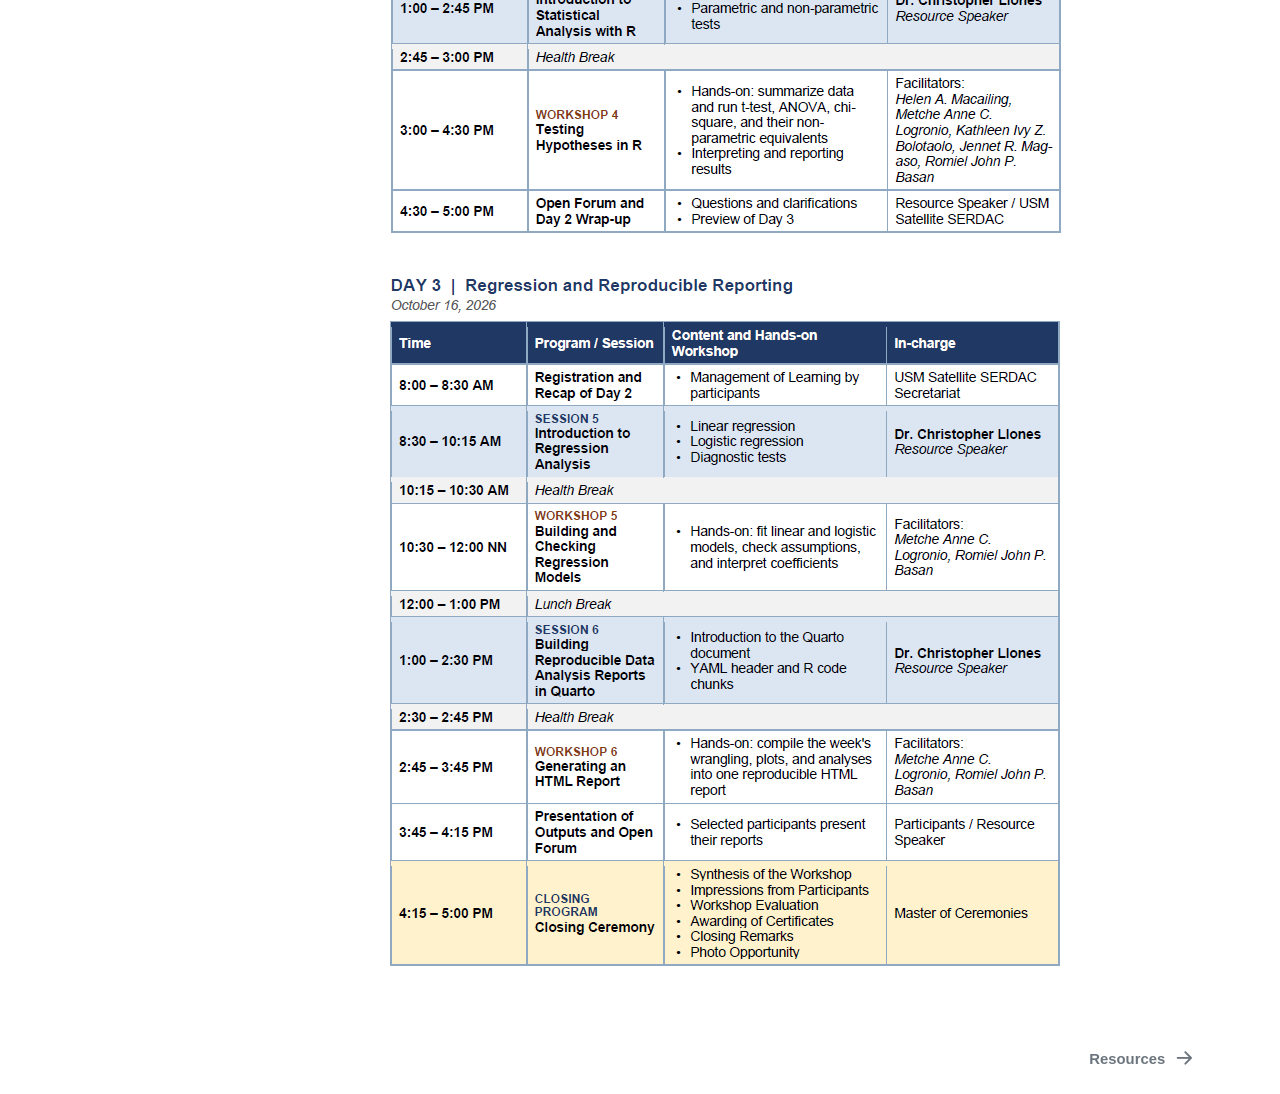
==== commit ee113dd0: "workshop 1 draft ini" ====
--- a/docs/index.html
+++ b/docs/index.html
@@ -141,8 +141,11 @@
   </div>
 </li>
           <li class="sidebar-item">
- <span class="menu-text">Workshop 1: Setting up and importing data</span>
-  </li>
+  <div class="sidebar-item-container"> 
+  <a href="./w1-getting-started-r.html" class="sidebar-item-text sidebar-link">
+ <span class="menu-text">Workshop 1: Setting up and importing data</span></a>
+  </div>
+</li>
           <li class="sidebar-item">
   <div class="sidebar-item-container"> 
   <a href="./session-2-data-wrangling.html" class="sidebar-item-text sidebar-link">
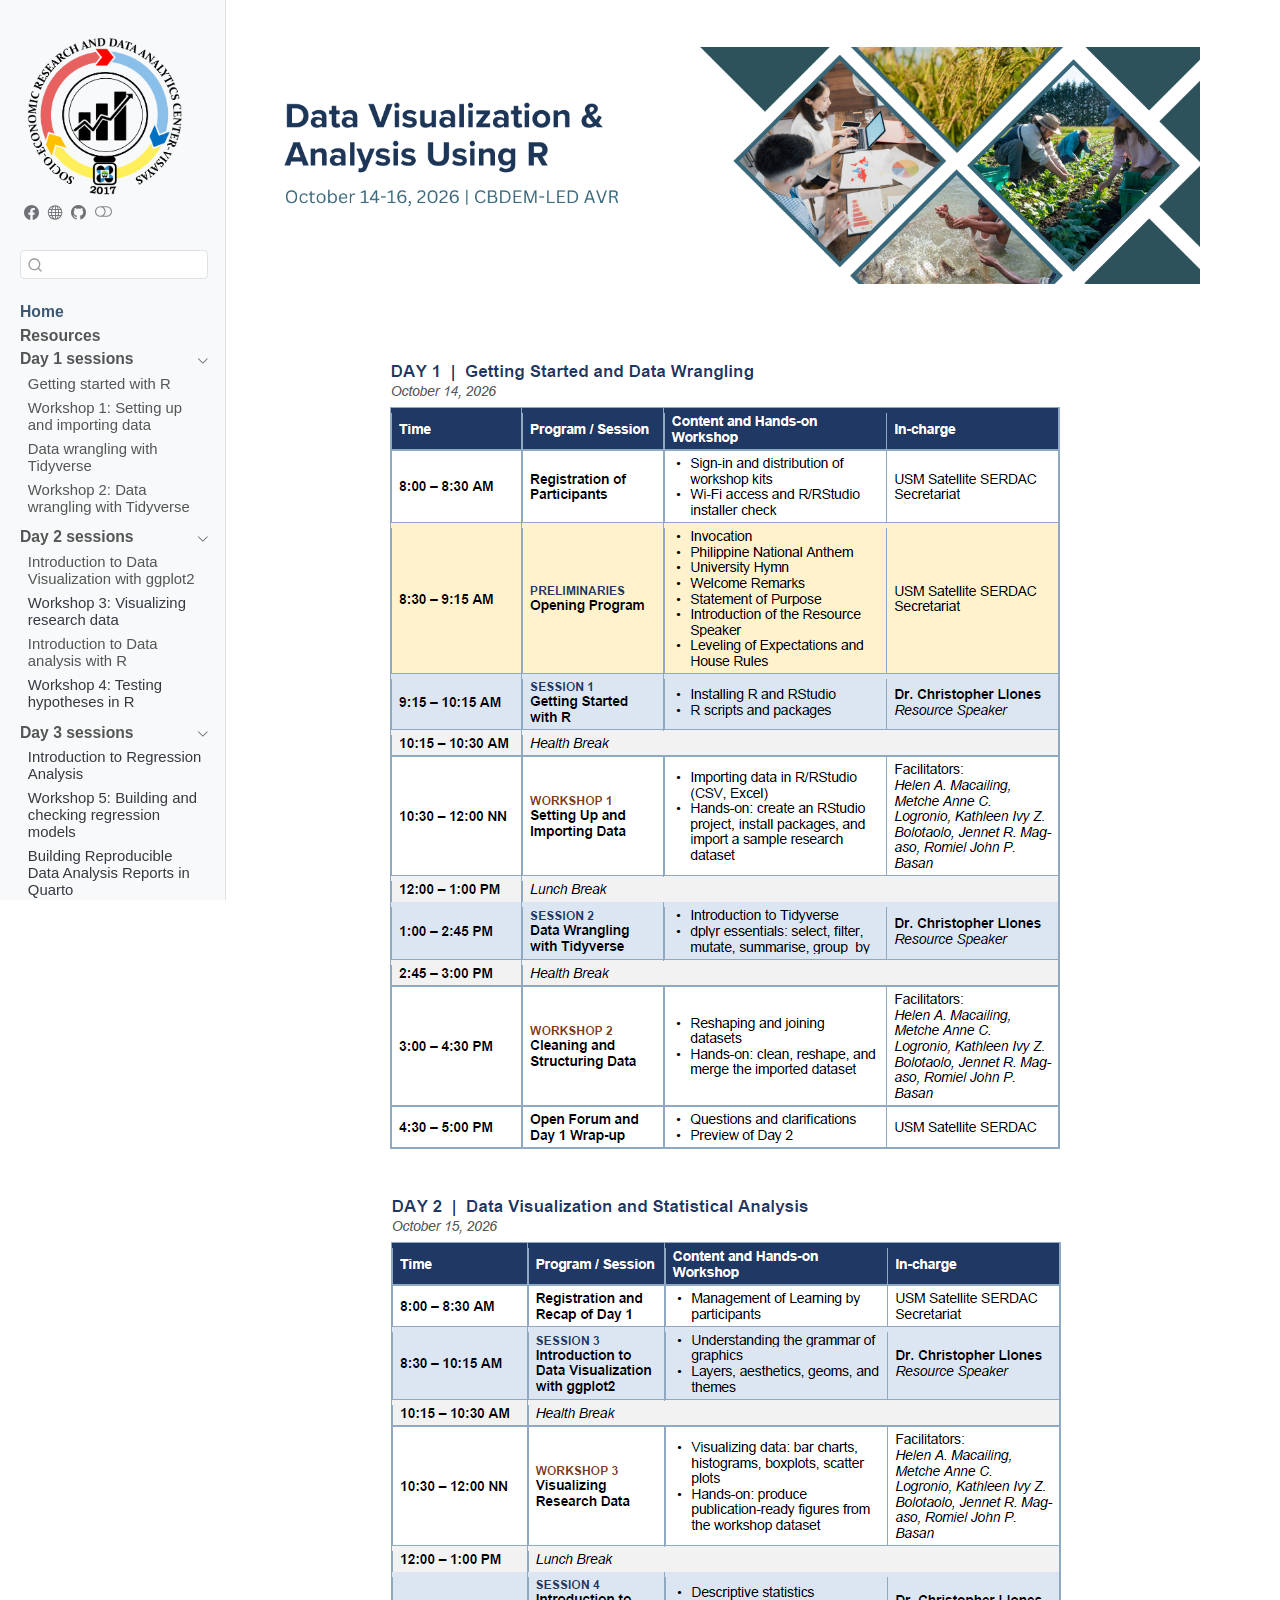
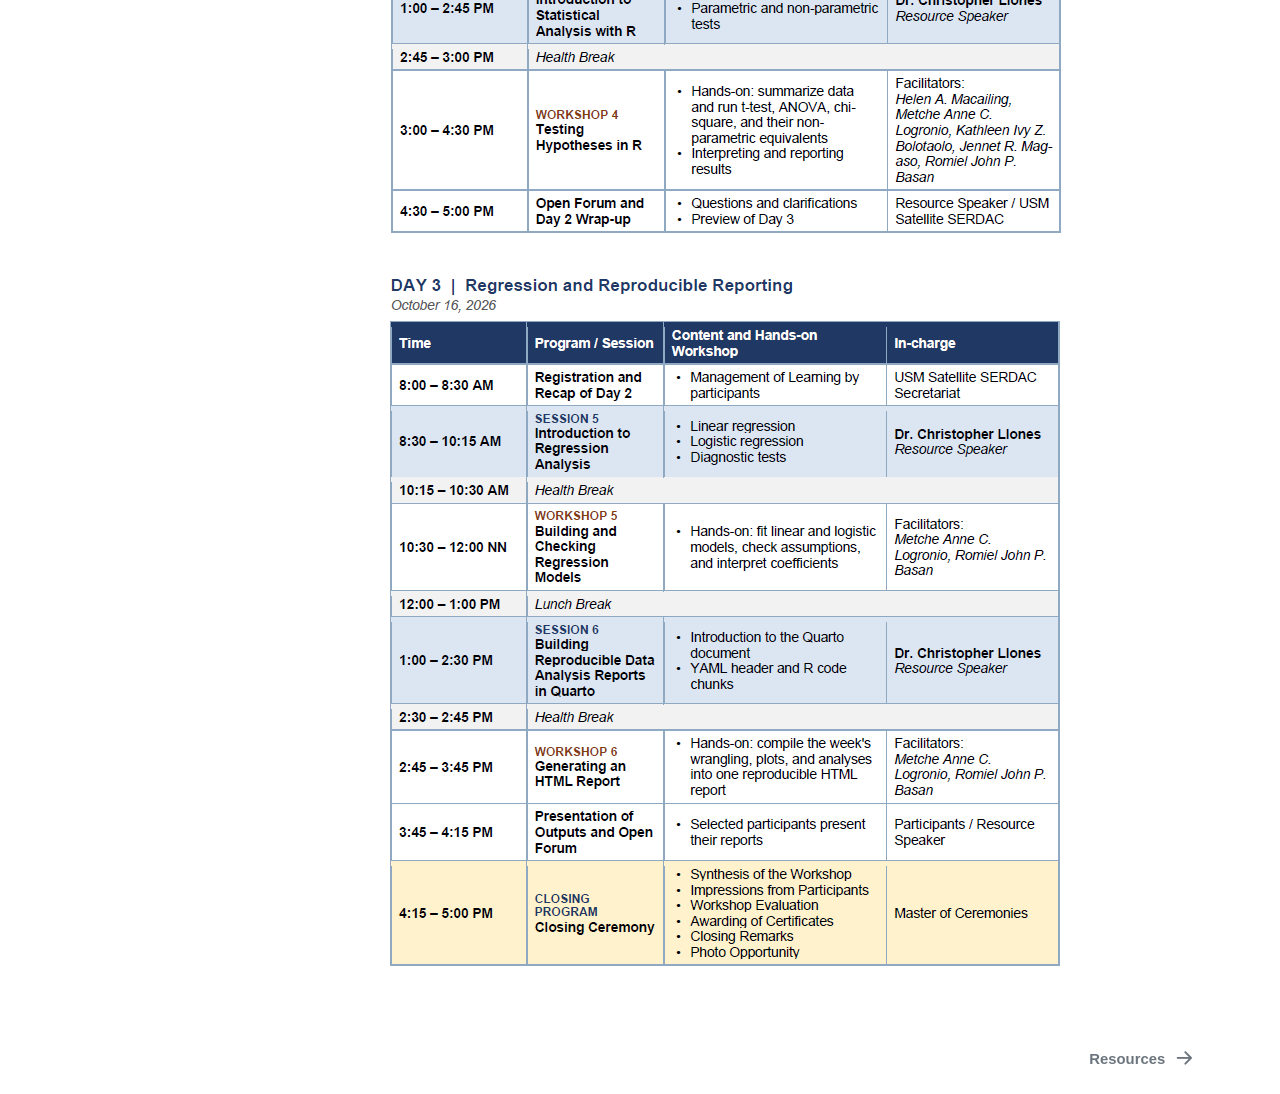
==== commit d95eea76: "workshop 2 added" ====
--- a/docs/index.html
+++ b/docs/index.html
@@ -153,8 +153,11 @@
   </div>
 </li>
           <li class="sidebar-item">
- <span class="menu-text">Workshop 2: Cleaning and structuring data</span>
-  </li>
+  <div class="sidebar-item-container"> 
+  <a href="./w2-data-wrangling.html" class="sidebar-item-text sidebar-link">
+ <span class="menu-text">Workshop 2: Data wrangling with Tidyverse</span></a>
+  </div>
+</li>
       </ul>
   </li>
         <li class="sidebar-item sidebar-item-section">
@@ -196,20 +199,14 @@
       </div>
       <ul id="quarto-sidebar-section-3" class="collapse list-unstyled sidebar-section depth1 show">  
           <li class="sidebar-item">
-  <div class="sidebar-item-container"> 
-  <a href="./session-5-intro-regression-analysis.html" class="sidebar-item-text sidebar-link">
- <span class="menu-text">Introduction to Regression Analysis</span></a>
-  </div>
-</li>
+ <span class="menu-text">Introduction to Regression Analysis</span>
+  </li>
           <li class="sidebar-item">
  <span class="menu-text">Workshop 5: Building and checking regression models</span>
   </li>
           <li class="sidebar-item">
-  <div class="sidebar-item-container"> 
-  <a href="./session-6-reproducible-report.html" class="sidebar-item-text sidebar-link">
- <span class="menu-text">Building Reproducible Data Analysis Reports in Quarto</span></a>
-  </div>
-</li>
+ <span class="menu-text">Building Reproducible Data Analysis Reports in Quarto</span>
+  </li>
           <li class="sidebar-item">
  <span class="menu-text">Workshop 6: Generating an HTML report</span>
   </li>
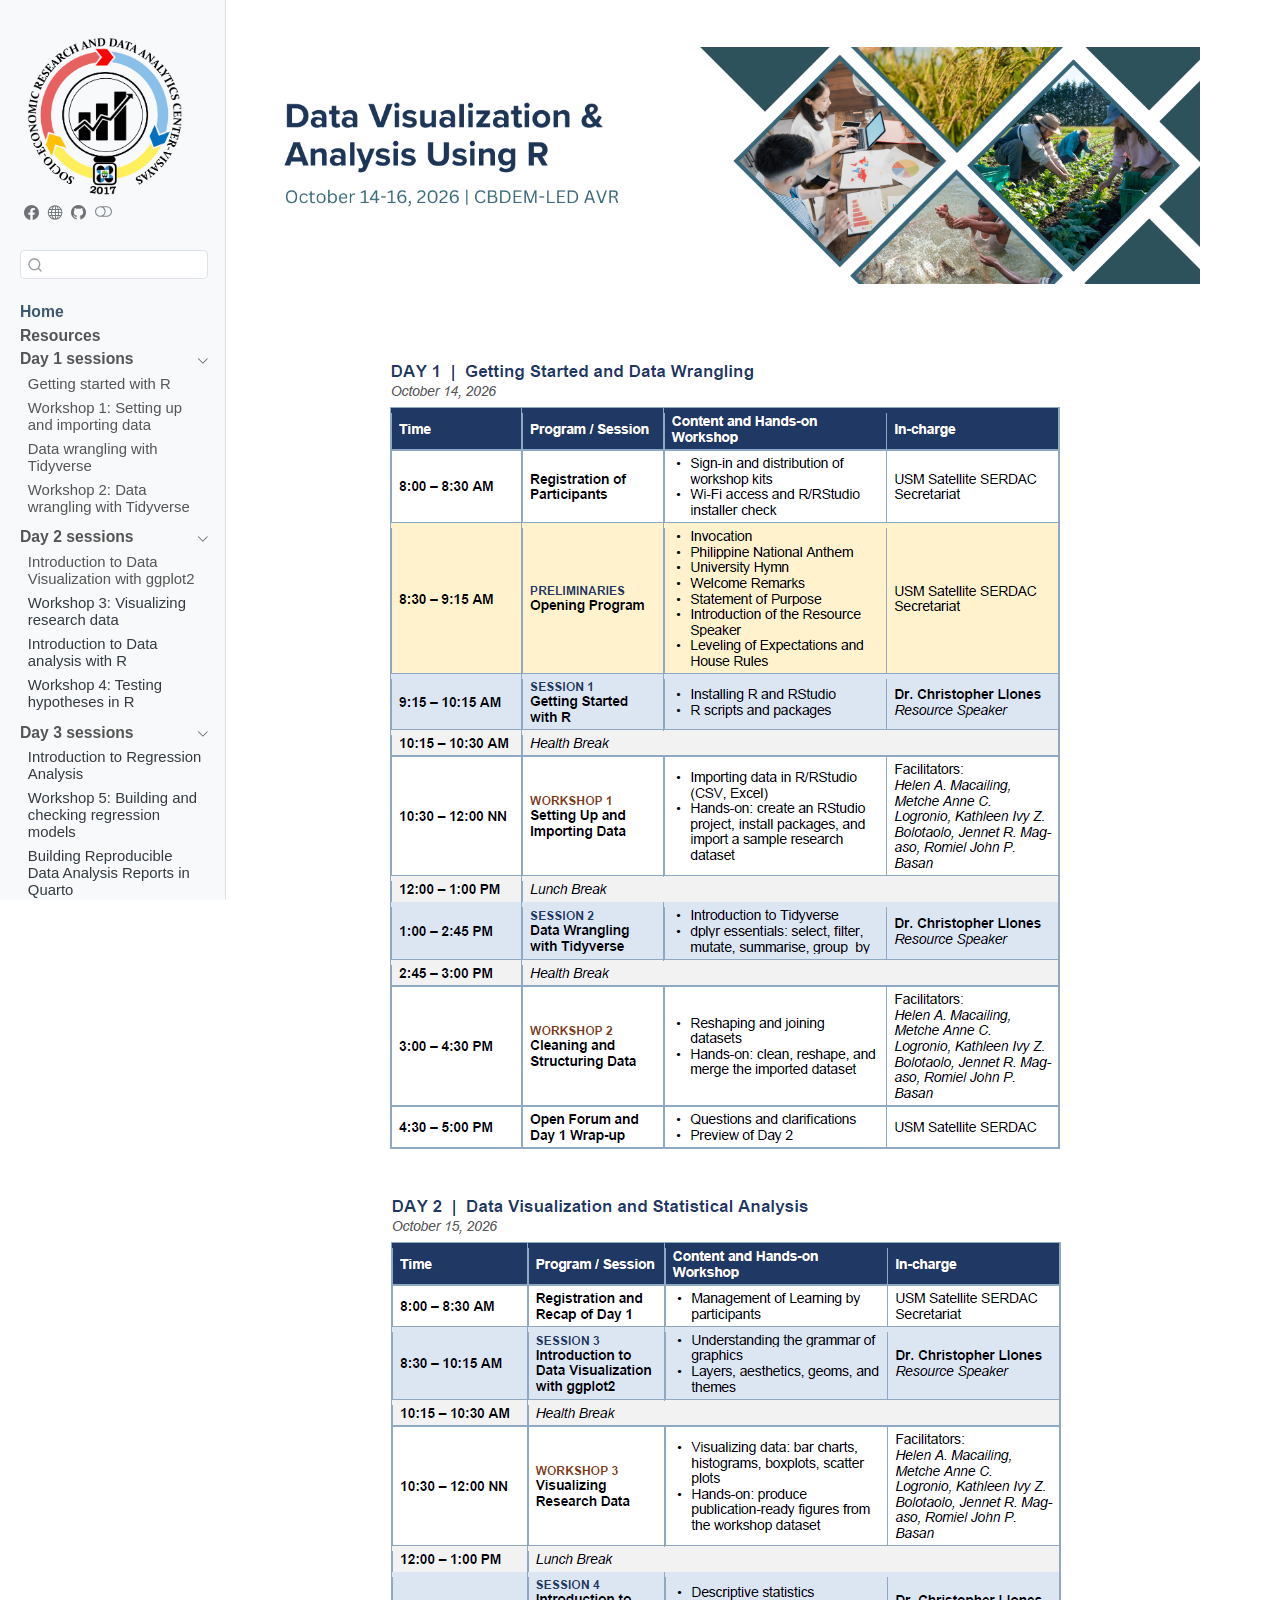
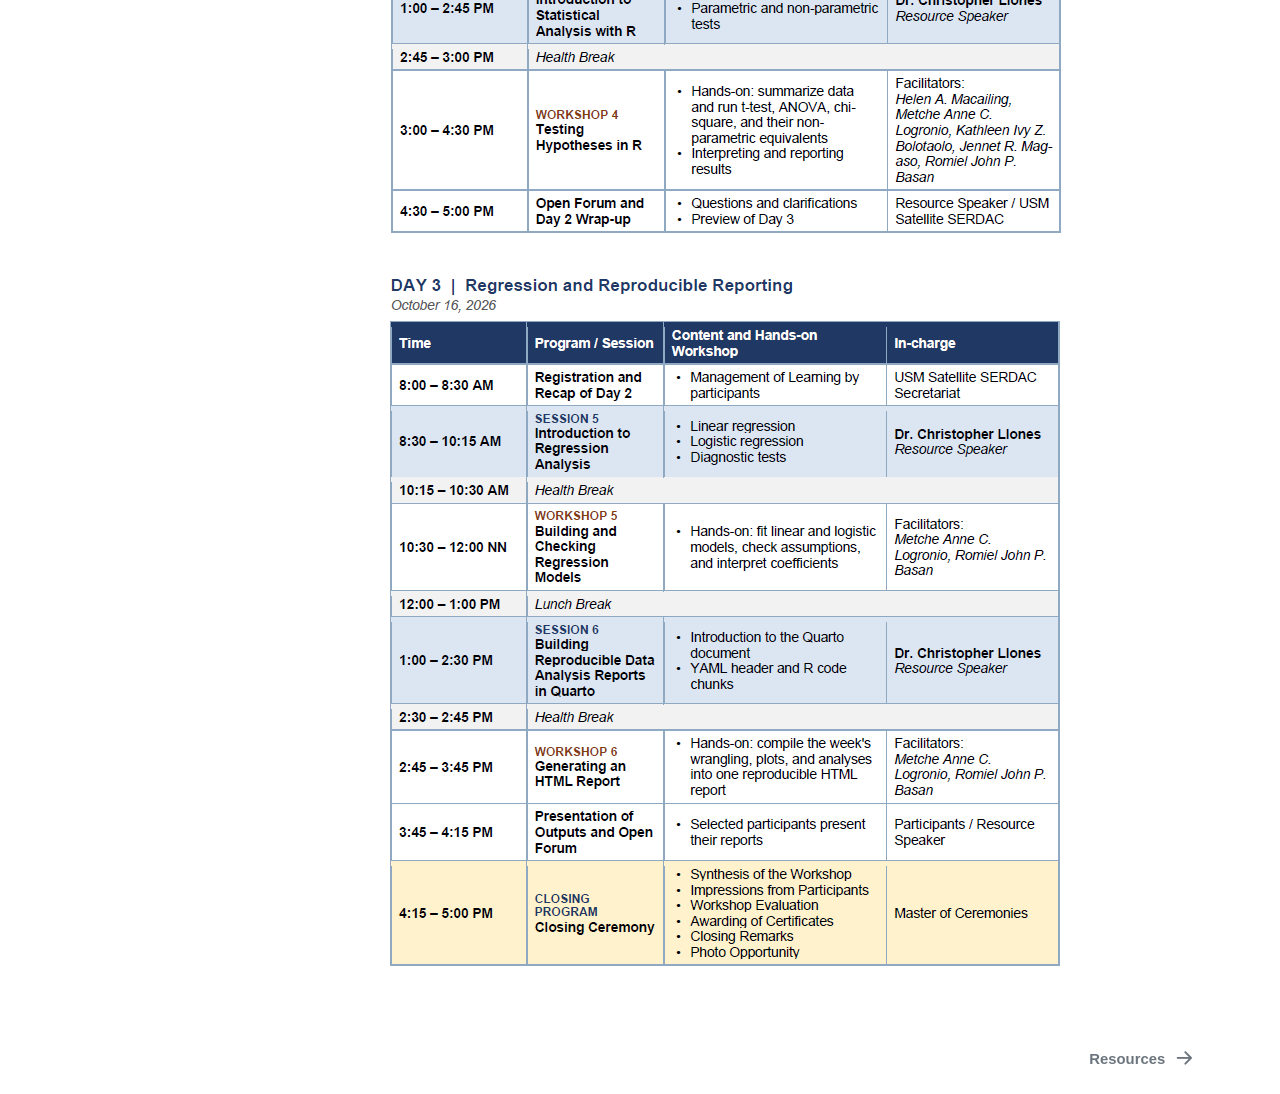
==== commit 6b4f8941: "unlink session 4 temporarily" ====
--- a/docs/index.html
+++ b/docs/index.html
@@ -179,11 +179,8 @@
  <span class="menu-text">Workshop 3: Visualizing research data</span>
   </li>
           <li class="sidebar-item">
-  <div class="sidebar-item-container"> 
-  <a href="./session-4-intro-data-analysis.html" class="sidebar-item-text sidebar-link">
- <span class="menu-text">Introduction to Data analysis with R</span></a>
-  </div>
-</li>
+ <span class="menu-text">Introduction to Data analysis with R</span>
+  </li>
           <li class="sidebar-item">
  <span class="menu-text">Workshop 4: Testing hypotheses in R</span>
   </li>
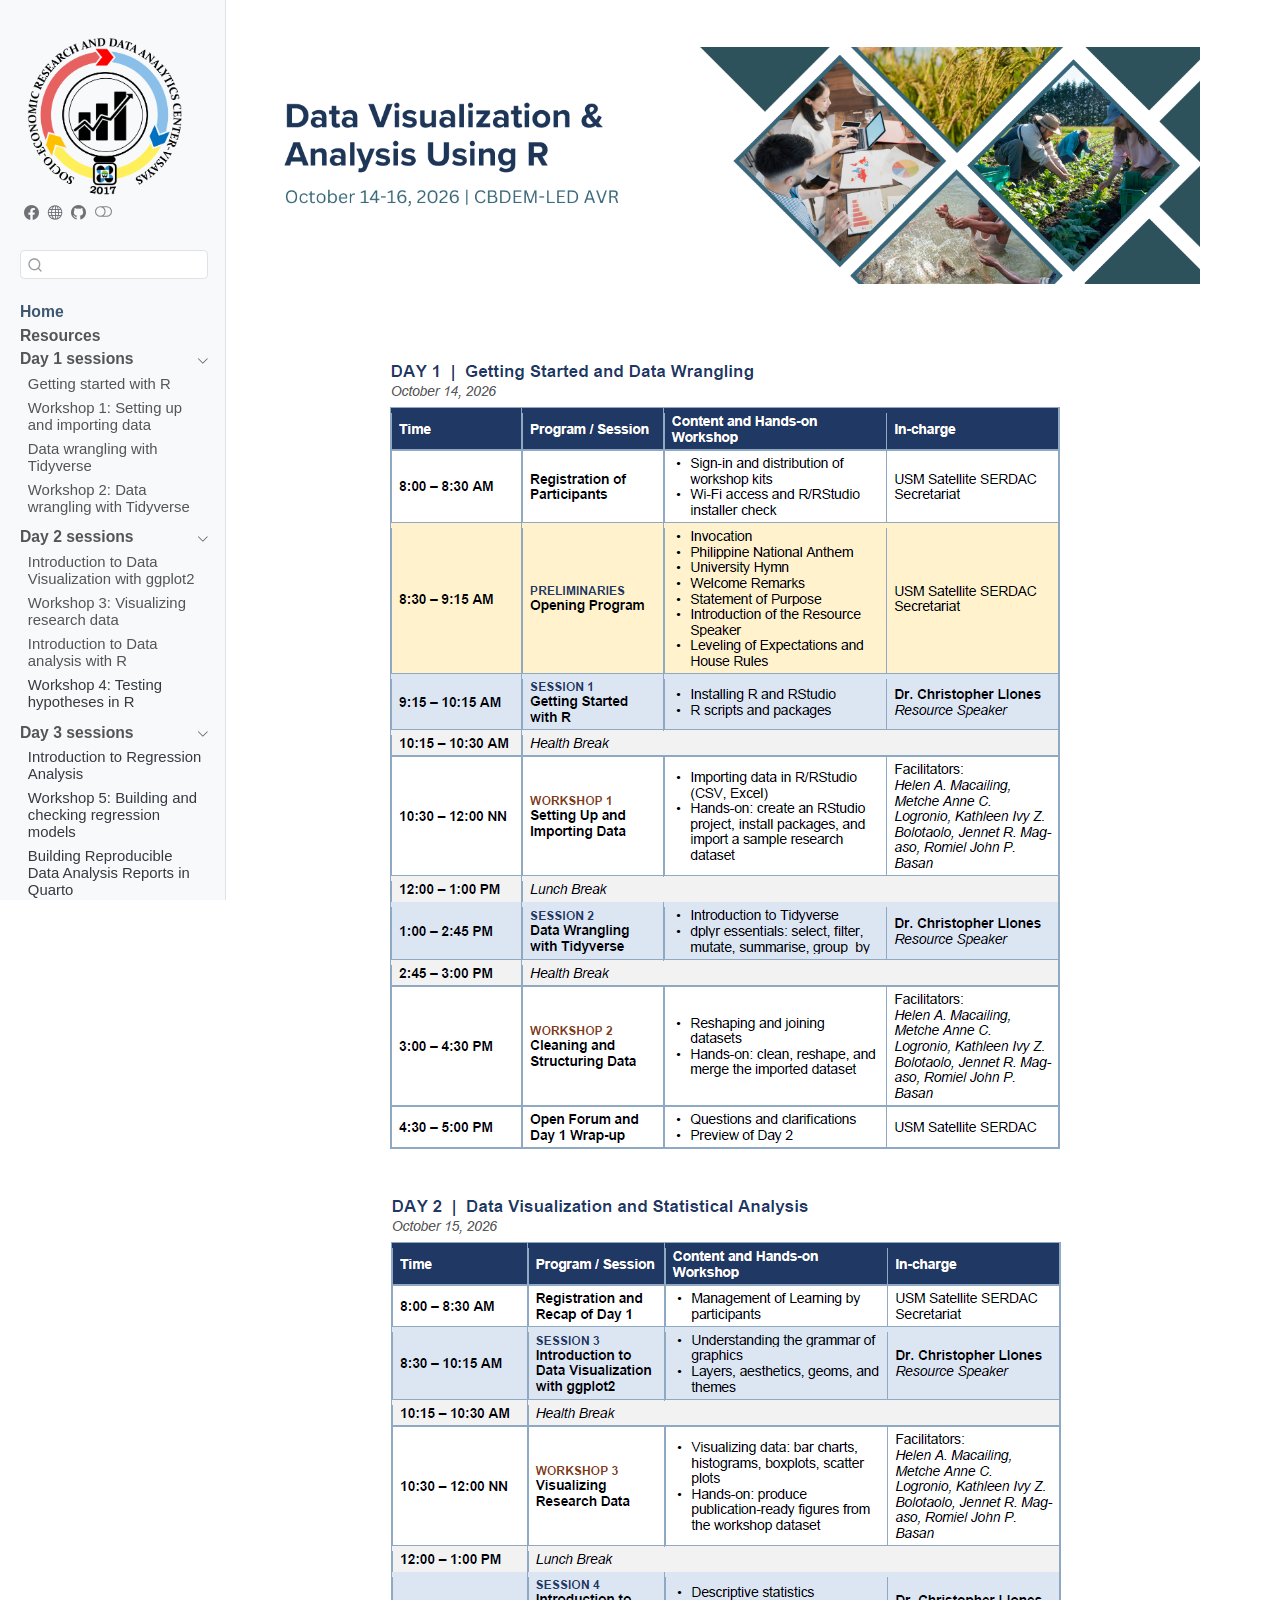
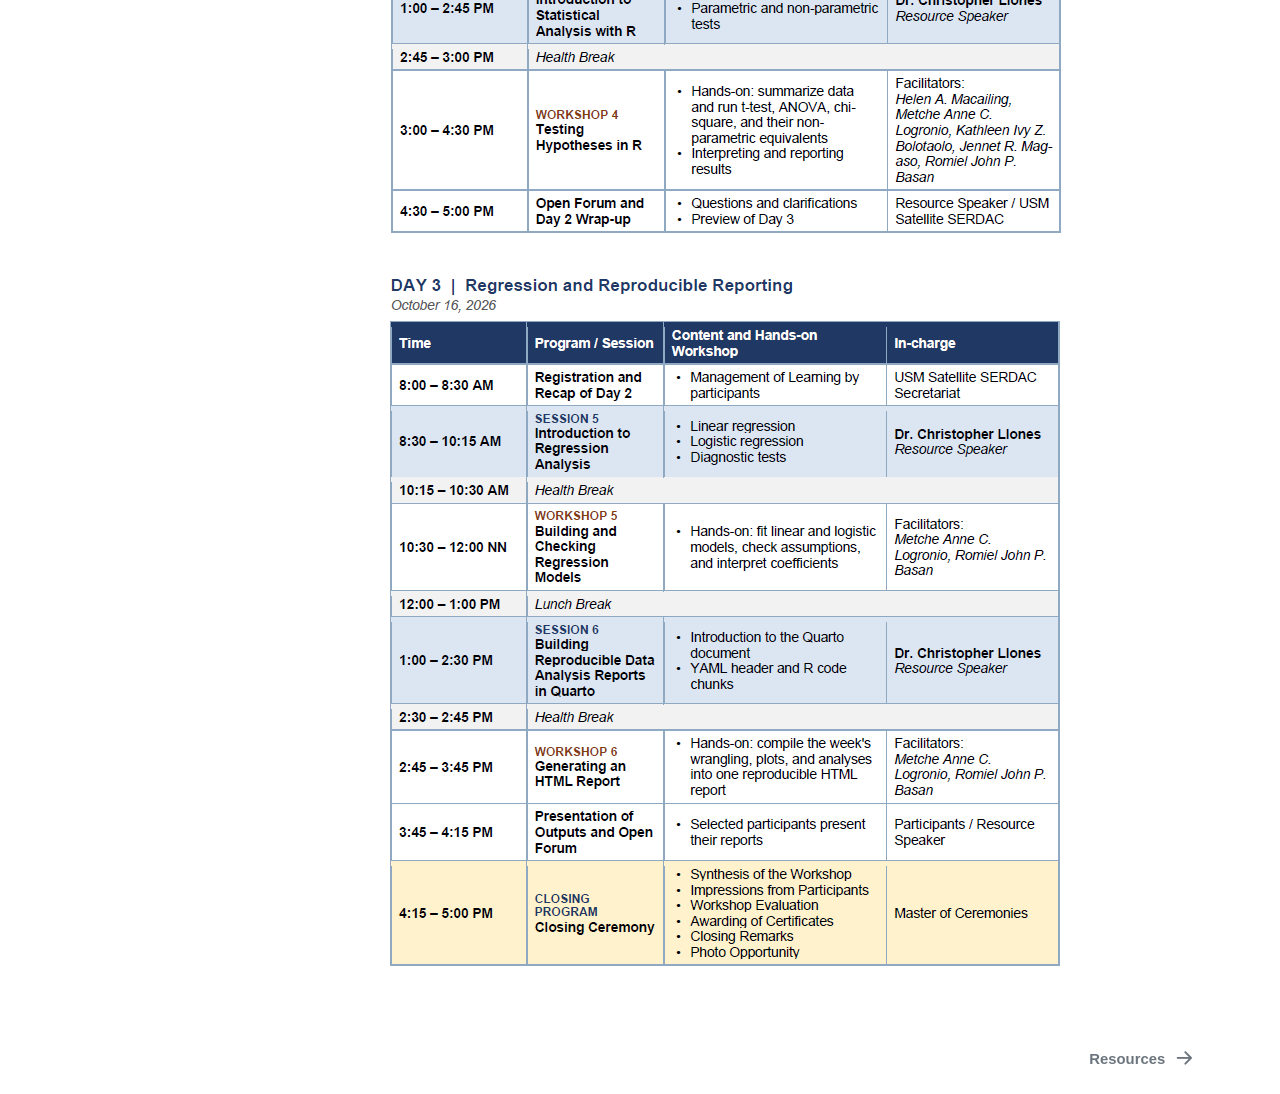
==== commit 7b25fb3a: "workshop 3 added" ====
--- a/docs/index.html
+++ b/docs/index.html
@@ -176,11 +176,17 @@
   </div>
 </li>
           <li class="sidebar-item">
- <span class="menu-text">Workshop 3: Visualizing research data</span>
-  </li>
-          <li class="sidebar-item">
- <span class="menu-text">Introduction to Data analysis with R</span>
-  </li>
+  <div class="sidebar-item-container"> 
+  <a href="./w3-dataviz.html" class="sidebar-item-text sidebar-link">
+ <span class="menu-text">Workshop 3: Visualizing research data</span></a>
+  </div>
+</li>
+          <li class="sidebar-item">
+  <div class="sidebar-item-container"> 
+  <a href="./session-4-intro-data-analysis.html" class="sidebar-item-text sidebar-link">
+ <span class="menu-text">Introduction to Data analysis with R</span></a>
+  </div>
+</li>
           <li class="sidebar-item">
  <span class="menu-text">Workshop 4: Testing hypotheses in R</span>
   </li>
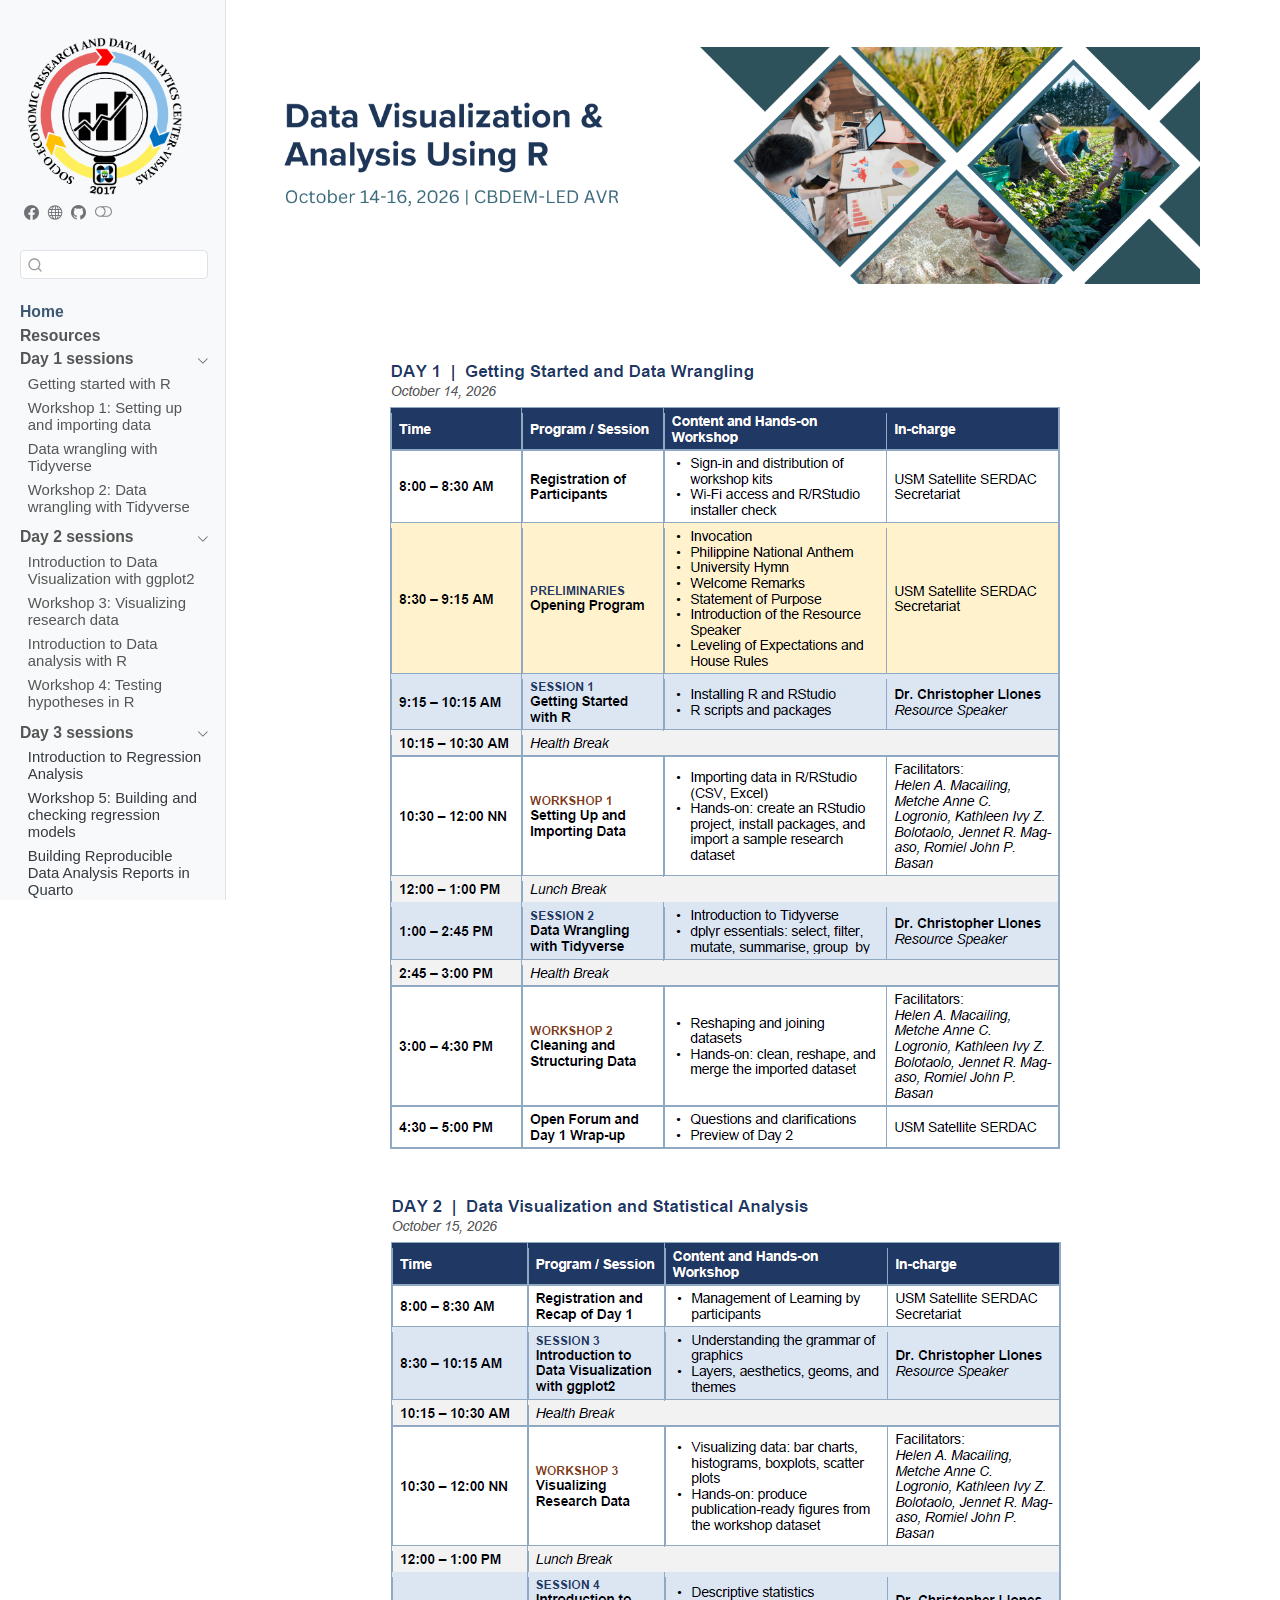
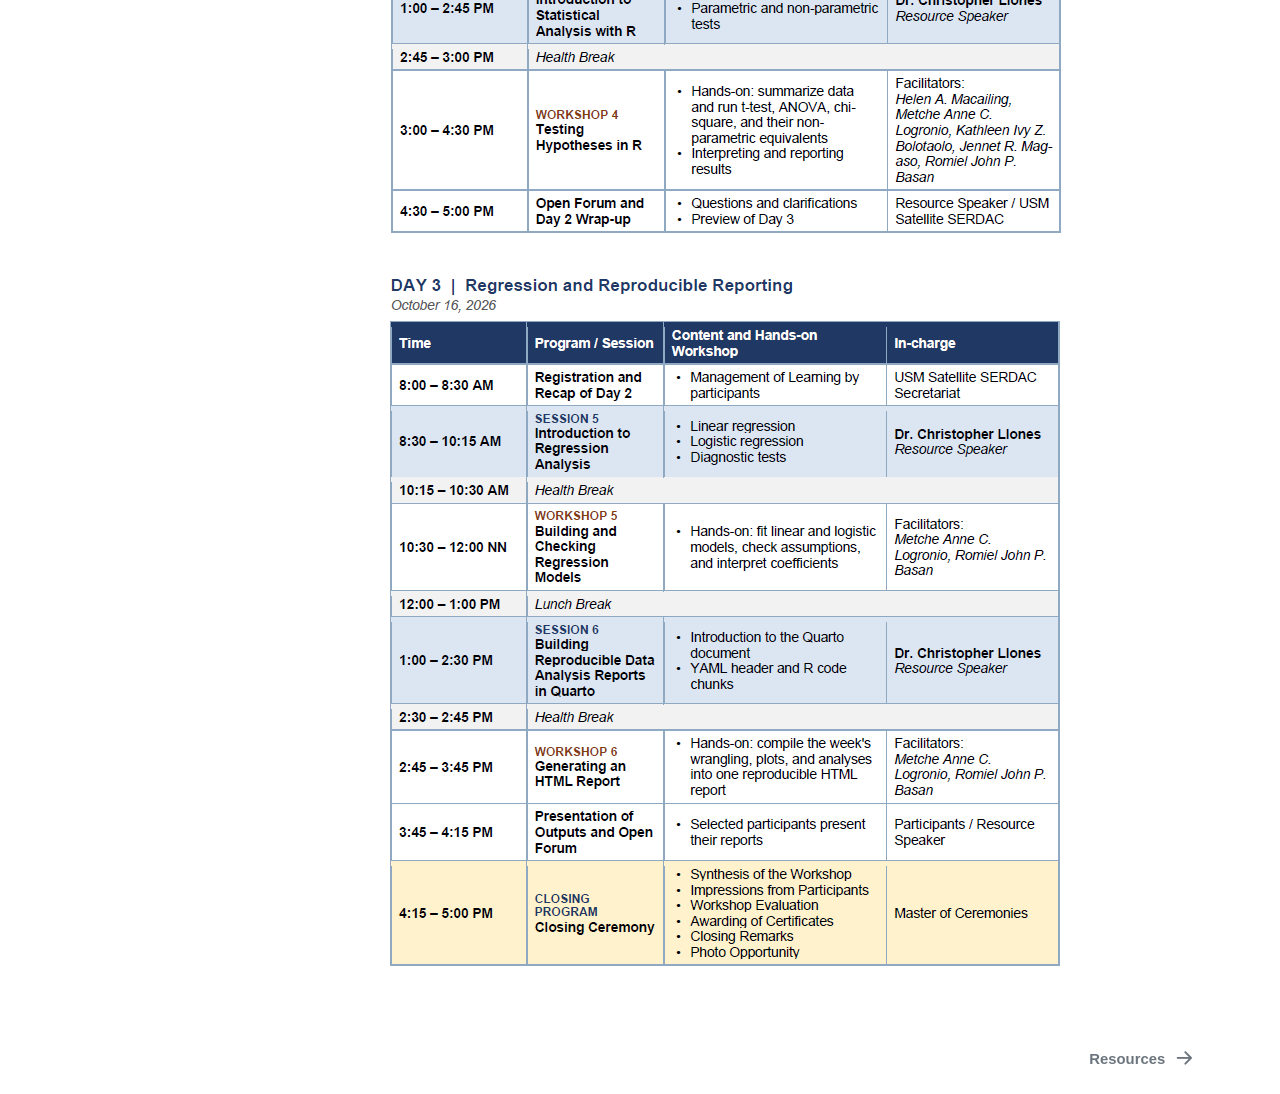
==== commit 2ef26cc8: "workshop 4 added" ====
--- a/docs/index.html
+++ b/docs/index.html
@@ -188,8 +188,11 @@
   </div>
 </li>
           <li class="sidebar-item">
- <span class="menu-text">Workshop 4: Testing hypotheses in R</span>
-  </li>
+  <div class="sidebar-item-container"> 
+  <a href="./w4-statistical-analysis.html" class="sidebar-item-text sidebar-link">
+ <span class="menu-text">Workshop 4: Testing hypotheses in R</span></a>
+  </div>
+</li>
       </ul>
   </li>
         <li class="sidebar-item sidebar-item-section">
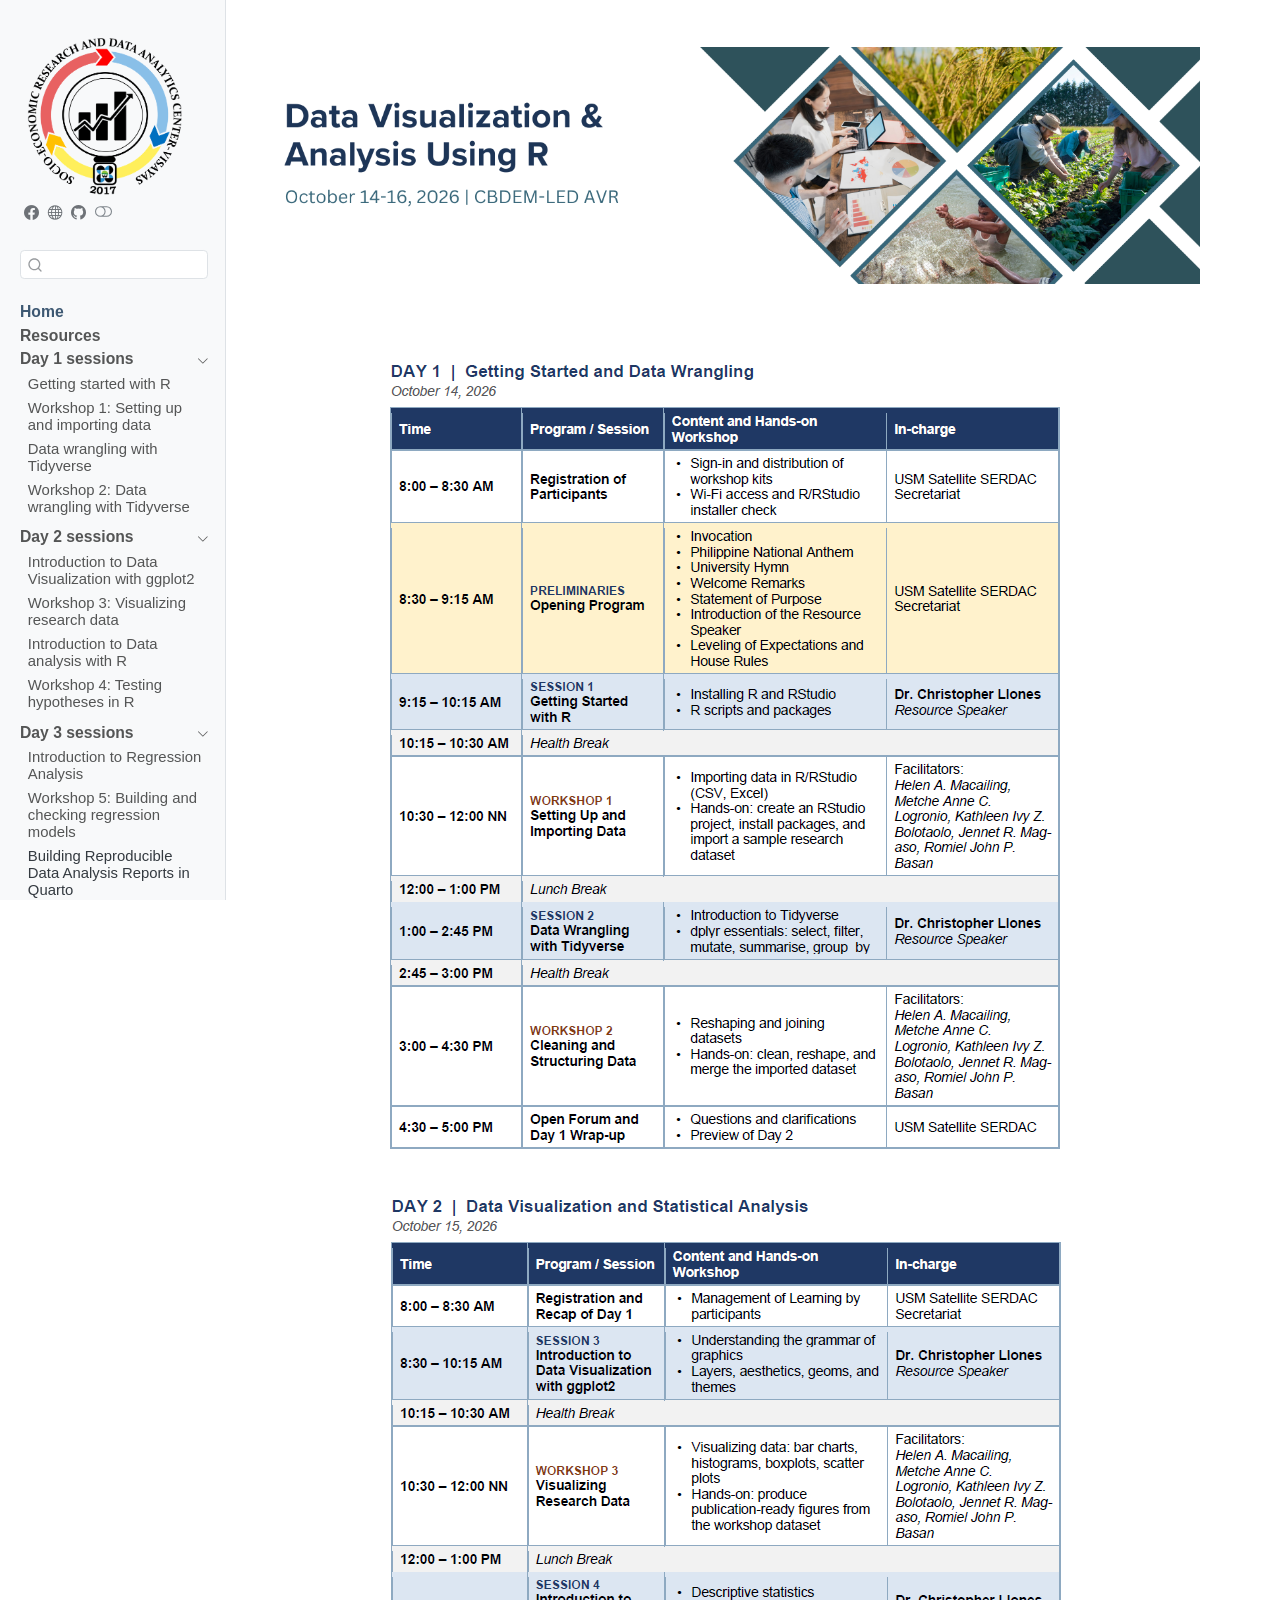
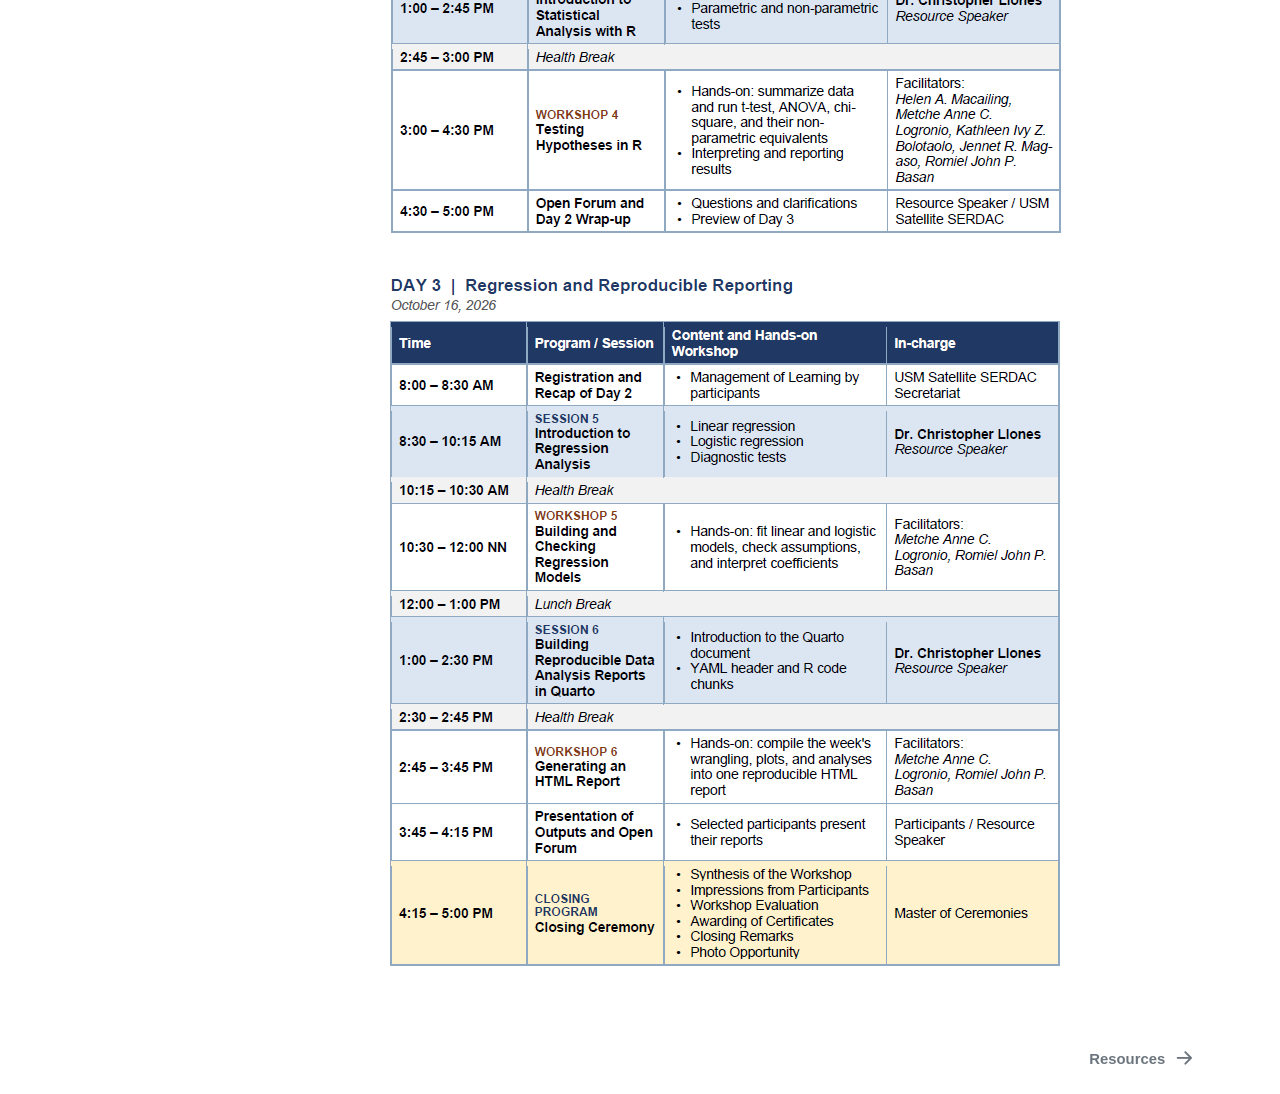
==== commit 3ab6b866: "w5 folder added" ====
--- a/docs/index.html
+++ b/docs/index.html
@@ -205,11 +205,17 @@
       </div>
       <ul id="quarto-sidebar-section-3" class="collapse list-unstyled sidebar-section depth1 show">  
           <li class="sidebar-item">
- <span class="menu-text">Introduction to Regression Analysis</span>
-  </li>
-          <li class="sidebar-item">
- <span class="menu-text">Workshop 5: Building and checking regression models</span>
-  </li>
+  <div class="sidebar-item-container"> 
+  <a href="./session-5-intro-regression-analysis.html" class="sidebar-item-text sidebar-link">
+ <span class="menu-text">Introduction to Regression Analysis</span></a>
+  </div>
+</li>
+          <li class="sidebar-item">
+  <div class="sidebar-item-container"> 
+  <a href="./w5-regression-analysis.html" class="sidebar-item-text sidebar-link">
+ <span class="menu-text">Workshop 5: Building and checking regression models</span></a>
+  </div>
+</li>
           <li class="sidebar-item">
  <span class="menu-text">Building Reproducible Data Analysis Reports in Quarto</span>
   </li>
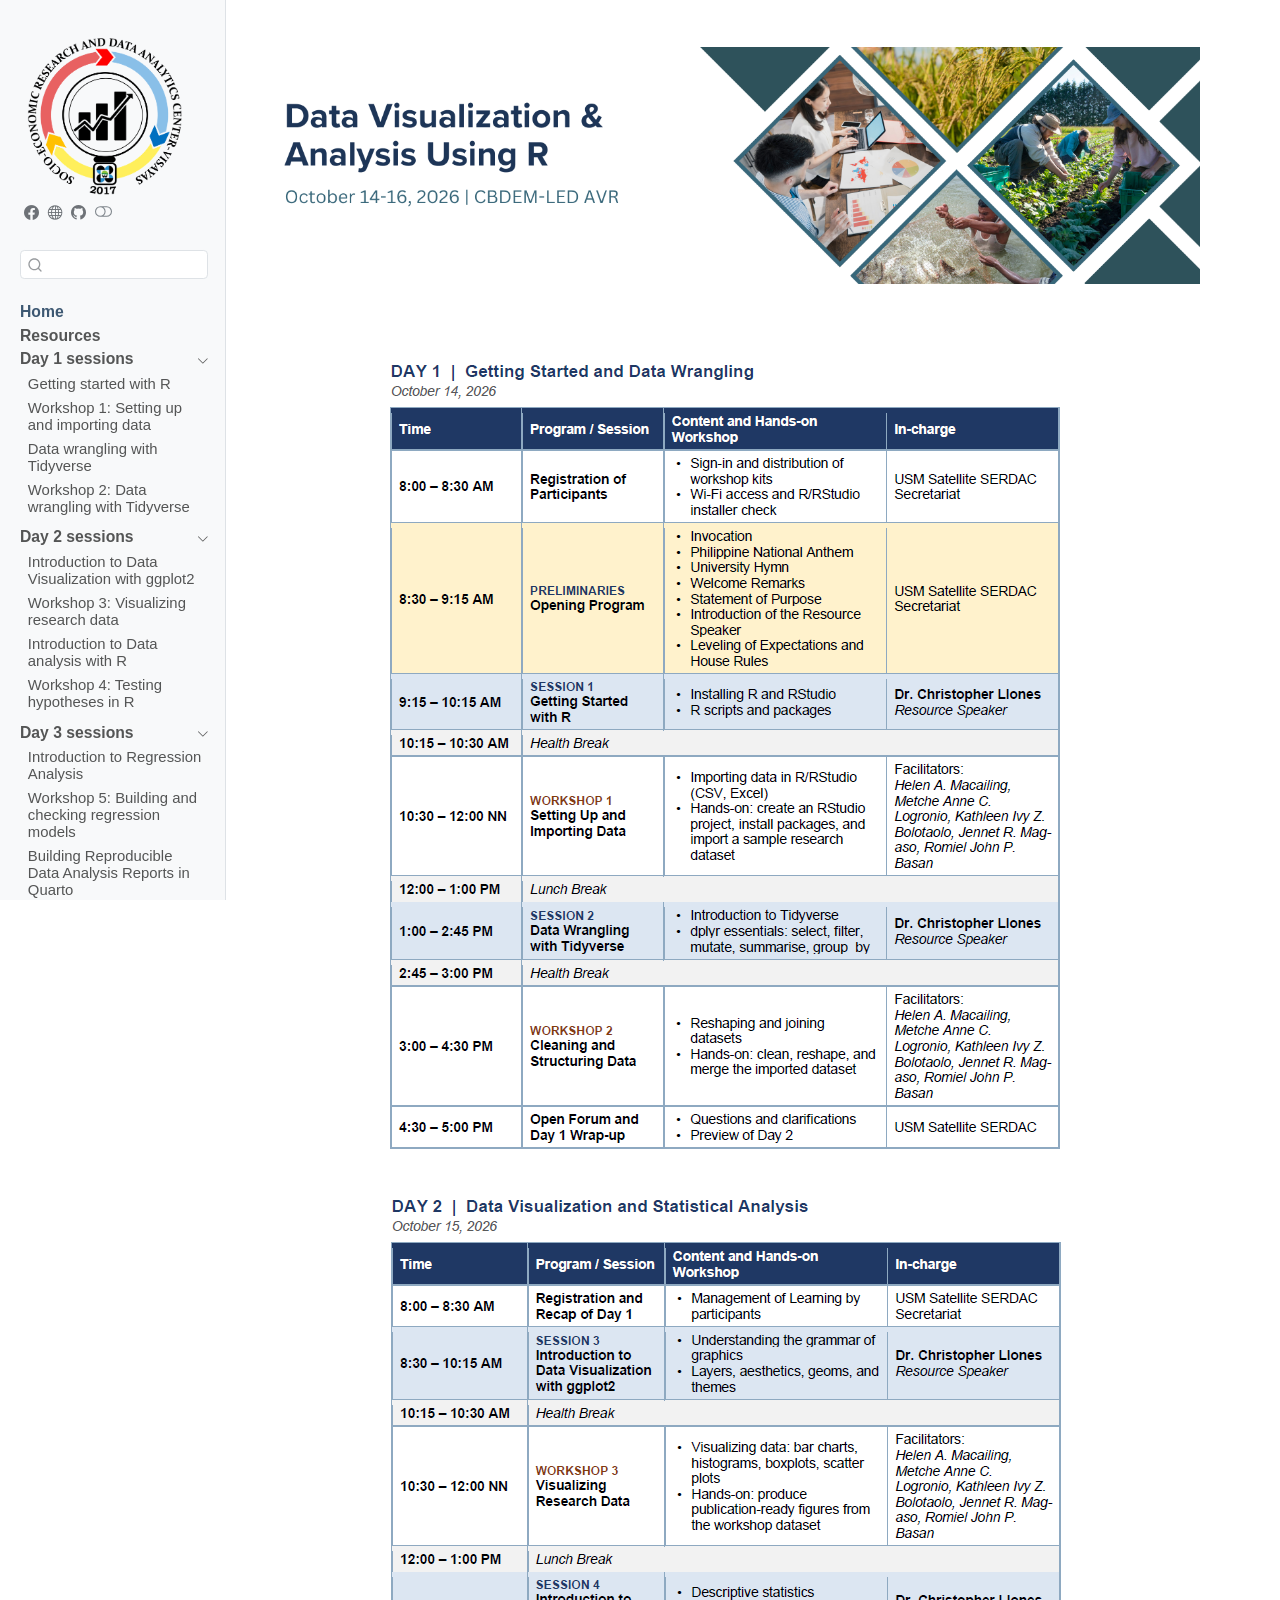
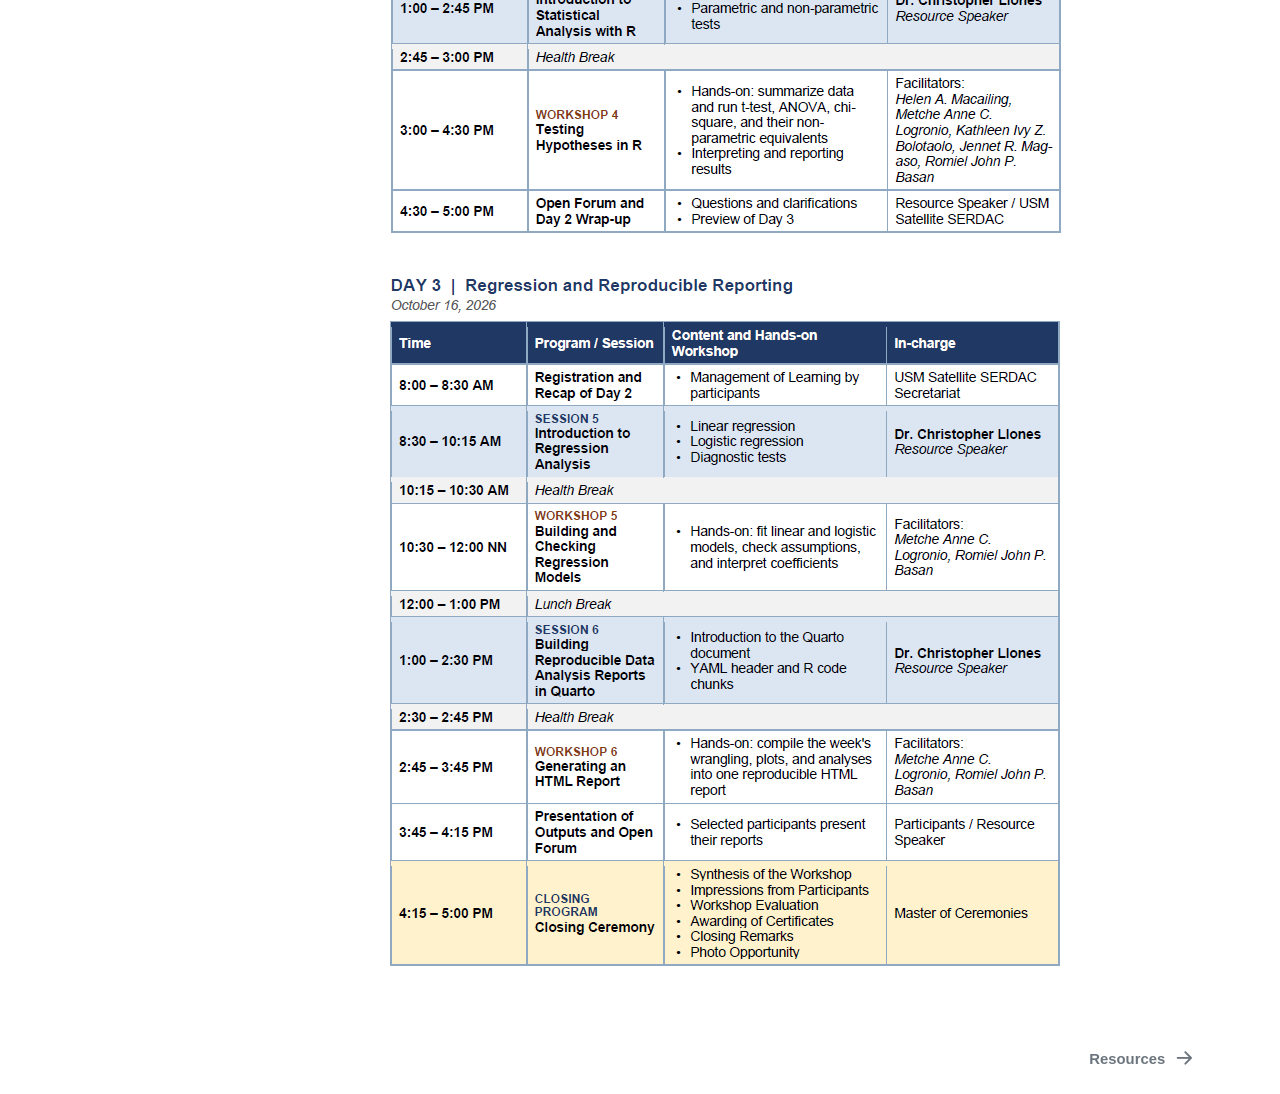
==== commit 3b7fa3e3: "linked session 6" ====
--- a/docs/index.html
+++ b/docs/index.html
@@ -217,8 +217,11 @@
   </div>
 </li>
           <li class="sidebar-item">
- <span class="menu-text">Building Reproducible Data Analysis Reports in Quarto</span>
-  </li>
+  <div class="sidebar-item-container"> 
+  <a href="./session-6-reproducible-report.html" class="sidebar-item-text sidebar-link">
+ <span class="menu-text">Building Reproducible Data Analysis Reports in Quarto</span></a>
+  </div>
+</li>
           <li class="sidebar-item">
  <span class="menu-text">Workshop 6: Generating an HTML report</span>
   </li>
